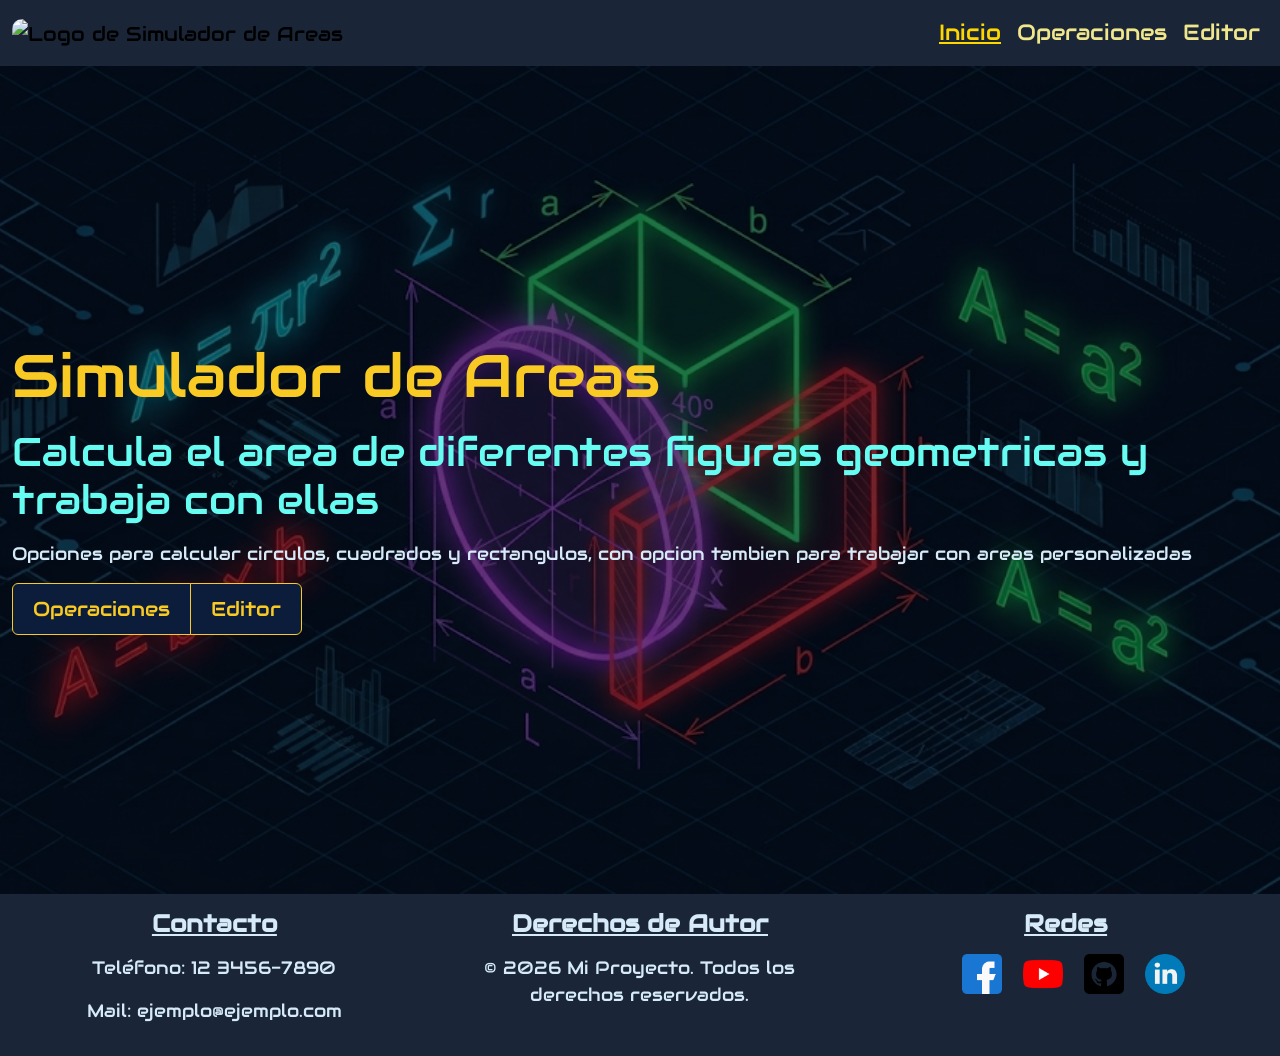
==== index.html @ 00980a9b "funcionalidad(html): creacion de la pagina web sin logica del js" ====
<!doctype html>
<html lang="en">
    <head>
        <meta charset="UTF-8" />
        <meta name="viewport" content="width=device-width, initial-scale=1.0" />

        <!-- BOOTSTRAP CSS -->
        <link
            href="https://cdn.jsdelivr.net/npm/bootstrap@5.3.8/dist/css/bootstrap.min.css"
            rel="stylesheet"
            integrity="sha384-sRIl4kxILFvY47J16cr9ZwB07vP4J8+LH7qKQnuqkuIAvNWLzeN8tE5YBujZqJLB"
            crossorigin="anonymous"
        />

        <!-- CSS -->
        <link rel="stylesheet" href="./styles/style.css" />
    </head>
    <body>
        <!-- header: Encabezado -->
        <header>
            <nav class="navbar navbar-expand-lg bg-oscuro">
                <div class="container-fluid">
                    <a class="navbar-brand" href="#">
                        <!-- Logo de Simulador de Areas -->
                        <img
                            src="https://via.placeholder.com/50x50"
                            class="img-fluid logo-nav"
                            alt="Logo de Simulador de Areas"
                        />
                    </a>
                    <button
                        class="navbar-toggler menu-button-text"
                        type="button"
                        data-bs-toggle="collapse"
                        data-bs-target="#navbarNav"
                        aria-controls="navbarNav"
                        aria-expanded="false"
                        aria-label="Toggle navigation"
                    >
                        <span>Menu</span>
                    </button>
                    <div class="collapse navbar-collapse" id="navbarNav">
                        <ul class="navbar-nav ms-auto">
                            <li class="nav-item">
                                <a class="nav-link pagina-actual" aria-current="page" href="#">Inicio</a>
                            </li>
                            <li class="nav-item">
                                <a class="nav-link" href="./pages/operaciones.html">Operaciones</a>
                            </li>
                            <li class="nav-item">
                                <a class="nav-link" href="./pages/editor.html">Editor</a>
                            </li>
                        </ul>
                    </div>
                </div>
            </nav>
        </header>

        <!-- main: Contenido principal -->
        <main>
            <!-- Portada -->
            <picture class="imagen-portada estilo-portada">
                <div class="container-xxl">
                    <h1>Simulador de Areas</h1>
                    <h2>Calcula el area de diferentes figuras geometricas y trabaja con ellas</h2>
                    <p>
                        Opciones para calcular circulos, cuadrados y rectangulos, con opcion tambien para trabajar con
                        areas personalizadas
                    </p>
                    <div class="btn-group">
                        <a class="btn boton-personal" href="./pages/operaciones.html">Operaciones</a>
                        <a class="btn boton-personal" href="./pages/editor.html">Editor</a>
                    </div>
                </div>
            </picture>
        </main>

        <!-- footer: Pie de pagina -->
        <footer>
            <div class="bg-oscuro estilo-footer">
                <div>
                    <h4>Contacto</h4>
                    <p>Teléfono: 12 3456-7890</p>
                    <p>Mail: ejemplo@ejemplo.com</p>
                </div>

                <div>
                    <h4>Derechos de Autor</h4>
                    <p>© 2026 Mi Proyecto. Todos los derechos reservados.</p>
                </div>

                <div>
                    <h4>Redes</h4>
                    <ul class="lista-iconos-simples">
                        <li>
                            <a href="https://www.facebook.com/">
                                <img
                                    src="./assets/img/logo-facebook.png"
                                    alt="Enlace a la página de Facebook de Zona de Conquista"
                                />
                            </a>
                        </li>
                        <li>
                            <a href="https://www.youtube.com/">
                                <img
                                    src="./assets/img/logo-youtube.png"
                                    alt="Enlace al canal de YouTube de Zona de Conquista"
                                />
                            </a>
                        </li>
                        <li>
                            <a href="https://www.github.com/">
                                <img
                                    src="./assets/img/logo-github.png"
                                    alt="Enlace al repositorio o perfil de GitHub del proyecto Zona de Conquista"
                                />
                            </a>
                        </li>
                        <li>
                            <a href="https://www.linkedin.com/">
                                <img
                                    src="./assets/img/logo-linkedin.png"
                                    alt="Enlace al perfil de LinkedIn del proyecto o desarrollador"
                                />
                            </a>
                        </li>
                    </ul>
                </div>
            </div>
        </footer>

        <!-- BOOTSTRAP JS -->
        <script
            src="https://cdn.jsdelivr.net/npm/bootstrap@5.3.8/dist/js/bootstrap.bundle.min.js"
            integrity="sha384-FKyoEForCGlyvwx9Hj09JcYn3nv7wiPVlz7YYwJrWVcXK/BmnVDxM+D2scQbITxI"
            crossorigin="anonymous"
        ></script>
    </body>
</html>
---- styles/style.css ----
/* Fuente Audiowide */
@import url("https://fonts.googleapis.com/css2?family=Audiowide&family=Nunito:ital,wght@0,200..1000;1,200..1000&display=swap");
* {
    margin: 0;
    padding: 0;
    box-sizing: border-box;
}

/* font-family: "Audiowide", sans-serif; */
body {
    font-family: "Audiowide", sans-serif;
    background-color: #061121;
}

h1 {
    font-size: 3.75rem;
    color: #f9ca24;
    margin-top: 3rem;
    margin-bottom: 3rem;
}
@media (max-width: 992px) {
    h1 {
        font-size: 2.5rem;
        margin-top: 1.5rem;
        margin-bottom: 1.5rem;
    }
}

h2 {
    font-size: 2.5rem;
    color: #66fcf1;
    text-align: center;
    margin-top: 3rem;
    margin-bottom: 3rem;
    padding-top: 3rem;
}
@media (max-width: 992px) {
    h2 {
        font-size: 1.875rem;
        padding-top: 1rem;
        margin-top: 1.5rem;
        margin-bottom: 1.5rem;
    }
}

h3 {
    font-size: 2.5rem;
    color: #7cff44;
}
@media (max-width: 992px) {
    h3 {
        font-size: 1.5rem;
    }
}

h4 {
    font-size: 1.5rem;
    color: #d6eaf8;
    font-weight: bold;
    text-decoration: underline;
    margin-bottom: 1rem;
}
@media (max-width: 992px) {
    h4 {
        font-size: 1.25rem;
    }
}

h5 {
    font-size: 2.5rem;
    color: #ffffff;
    background-color: #1c3b4a;
    padding: 1rem;
    margin: 0;
    border-top-left-radius: 0.25rem;
    border-top-right-radius: 0.25rem;
}

p,
a,
li {
    font-size: 1.125rem;
}

p {
    color: #d6eaf8;
}

/* a {
    color: $color-verde-enlace;
} */
li {
    color: #d6eaf8;
}

table {
    color: #d6eaf8;
}

th {
    /* background-color: $color-verde-enlace; */
    color: #0b1d3a;
}

label {
    color: #a7bcf7;
    font-weight: bold;
}

section {
    border-radius: 0.5rem;
    margin-top: 3rem;
    margin-bottom: 3rem;
    padding-left: 0;
    padding-right: 0;
}
@media (max-width: 992px) {
    section {
        margin-top: 1.5rem;
        margin-bottom: 1.5rem;
    }
}
@media (max-width: 1400px) {
    section {
        border-radius: 0;
    }
}

.estilo-footer {
    padding: 1rem 2rem;
    display: flex;
    flex-wrap: wrap;
    justify-content: space-between;
}
.estilo-footer > div {
    width: 30%;
    text-align: center;
}
.estilo-footer > div h4 {
    margin-bottom: 1rem;
}
@media (max-width: 992px) {
    .estilo-footer > div {
        width: 100%;
    }
}
@media (max-width: 992px) {
    .estilo-footer {
        padding: 1rem;
    }
}

.lista-iconos-simples img {
    width: 40px;
    height: 40px;
}
.lista-iconos-simples li {
    display: inline-block;
    margin-right: 1rem;
}

footer ul img {
    width: 30px;
    height: 30px;
}

nav ul {
    list-style: none;
}
nav ul li a {
    text-decoration: none;
}

.logo-nav {
    height: 50px;
    width: auto;
    border-radius: 0.625rem;
}

.navbar-nav .nav-link {
    font-size: 1.4rem;
    color: #f0e68c;
}
.navbar-nav .pagina-actual {
    color: #ffd700;
    text-decoration: underline;
}

.menu-button-text {
    color: #66fcf1;
    font-size: 1.6rem;
    border: 2px solid #66fcf1;
}

.imagen-portada {
    background-image: url("../assets/img/inicio-portada.png");
    background-color: hsla(0, 0%, 0%, 0.50);
    background-blend-mode: darken;
}

.estilo-portada {
    height: 92vh;
    min-height: 500px;
    background-size: cover;
    display: flex;
    justify-content: center;
    align-items: flex-start;
    flex-direction: column;
    background-position: top;
    background-repeat: no-repeat;
}
.estilo-portada h1,
.estilo-portada h2 {
    margin: 1rem 0;
    padding: 0;
}
.estilo-portada h2 {
    text-align: left;
}

.boton-personal {
    font-size: 1.25rem;
    padding: 0.625rem 1.25rem;
    background-color: #0b1d3a;
    border-color: #f9ca24;
    color: #f9ca24;
}
.boton-personal:hover {
    background-color: #0b1d3a;
    border-color: #7cff44;
    color: #7cff44;
    text-decoration: underline;
}
@media (max-width: 992px) {
    .boton-personal {
        font-size: 1rem;
        padding: 0.5rem;
    }
}

.boton-personal-rojo {
    font-size: 1.25rem;
    padding: 0.625rem 1.25rem;
    background-color: #0b1d3a;
    border-color: #f9ca24;
    color: #f9ca24;
}
.boton-personal-rojo:hover {
    background-color: #0b1d3a;
    border-color: #ff5252;
    color: #ff5252;
    text-decoration: underline;
}
@media (max-width: 992px) {
    .boton-personal-rojo {
        font-size: 1rem;
        padding: 0.5rem;
    }
}

.descripcion-juego article {
    align-items: center;
    padding: 1rem 0rem;
    margin: 1rem 0rem;
}
.descripcion-juego article div {
    padding: 0rem 3rem 3rem 3rem;
}
@media (max-width: 992px) {
    .descripcion-juego article div {
        padding: 0;
        margin: 1rem 0rem;
    }
}
.descripcion-juego article img {
    border-radius: 0.5rem;
}

@media (min-width: 992px) {
    .descripcion-juego article > div:nth-of-type(1) {
        order: 1;
    }
    .descripcion-juego article > div:nth-of-type(2) {
        order: 0;
    }
    .descripcion-juego article > div:nth-of-type(3) {
        order: 2;
    }
    .descripcion-juego article > div:nth-of-type(4) {
        order: 3;
    }
    .descripcion-juego article > div:nth-of-type(5) {
        order: 5;
    }
    .descripcion-juego article > div:nth-of-type(6) {
        order: 4;
    }
}
.imagen-novedades {
    background-image: url("../assets/img/noticias-novedades.png");
}

.imagen-correcciones {
    background-image: url("../assets/img/noticias-correcciones-de-bug.png");
}

.cuerpo-noticia {
    display: flex;
    justify-content: space-between;
    flex-direction: column;
}

.card-cabecera {
    display: flex;
    justify-content: space-between;
    flex-direction: row;
}

.imagen-thalor {
    background-image: url("../assets/img/personaje-thalor.png");
}

.imagen-lunara {
    background-image: url("../assets/img/personaje-lunara.png");
}

.imagen-kael {
    background-image: url("../assets/img/personaje-kael.png");
}

.imagen-volthok {
    background-image: url("../assets/img/personaje-volthok.png");
}

.imagen-lunasa {
    background-image: url("../assets/img/personaje-lunasa.png");
}

.imagen-iron {
    background-image: url("../assets/img/personaje-iron.png");
}

.estilo-gameplay {
    padding-bottom: 1rem;
}
@media (max-width: 992px) {
    .estilo-gameplay {
        padding-left: 0;
        padding-right: 0;
        padding-bottom: 0.5rem;
    }
}

.estilo-tabla {
    border-color: #445e7c;
}
.estilo-tabla thead th {
    background-color: #0b1d3a;
    color: #f9ca24;
}
.estilo-tabla tbody td {
    background-color: #22303f;
    color: #d6eaf8;
}
@media (max-width: 992px) {
    .estilo-tabla {
        padding-left: 0;
        padding-right: 0;
    }
}

.estilo-modos-img {
    padding: 0.5rem;
    border-radius: 1rem;
}
@media (max-width: 992px) {
    .estilo-modos-img {
        padding: 0;
        border-radius: 0.25rem;
    }
}

.form-registro {
    padding: 1.5rem;
}

.form-registro > div > div {
    margin-bottom: 1rem;
}

.form-registro > div > div:last-of-type {
    text-align: right;
}

.img-filtro-oscuro {
    filter: brightness(80%);
}

.bg-oscuro {
    background-color: #1a2638;
}

.celda-grilla {
    margin: 1rem 0;
}
.celda-grilla article {
    height: 100%;
}

@media (max-width: 992px) {
    .celda-grilla {
        margin: 0.25rem 0;
        padding: 0;
    }
}
.estilo-imagen figure {
    height: 100%;
    background-size: cover;
    background-position: center 20%;
    background-repeat: no-repeat;
    border-radius: 0.5rem;
}

.estilo-imagen {
    padding: 8px;
    min-height: 250px;
}

@media (max-width: 768px) {
    .estilo-imagen figure {
        min-height: 60vh;
        border-radius: 0;
    }
    .estilo-imagen {
        padding: 0;
    }
}
.celda-img {
    padding: 0.5rem;
}

@media (max-width: 992px) {
    .celda-img {
        padding: 0.25rem;
    }
}
/* 
sass --watch scss/main.scss styles/style.css 
*/

/*# sourceMappingURL=style.css.map */
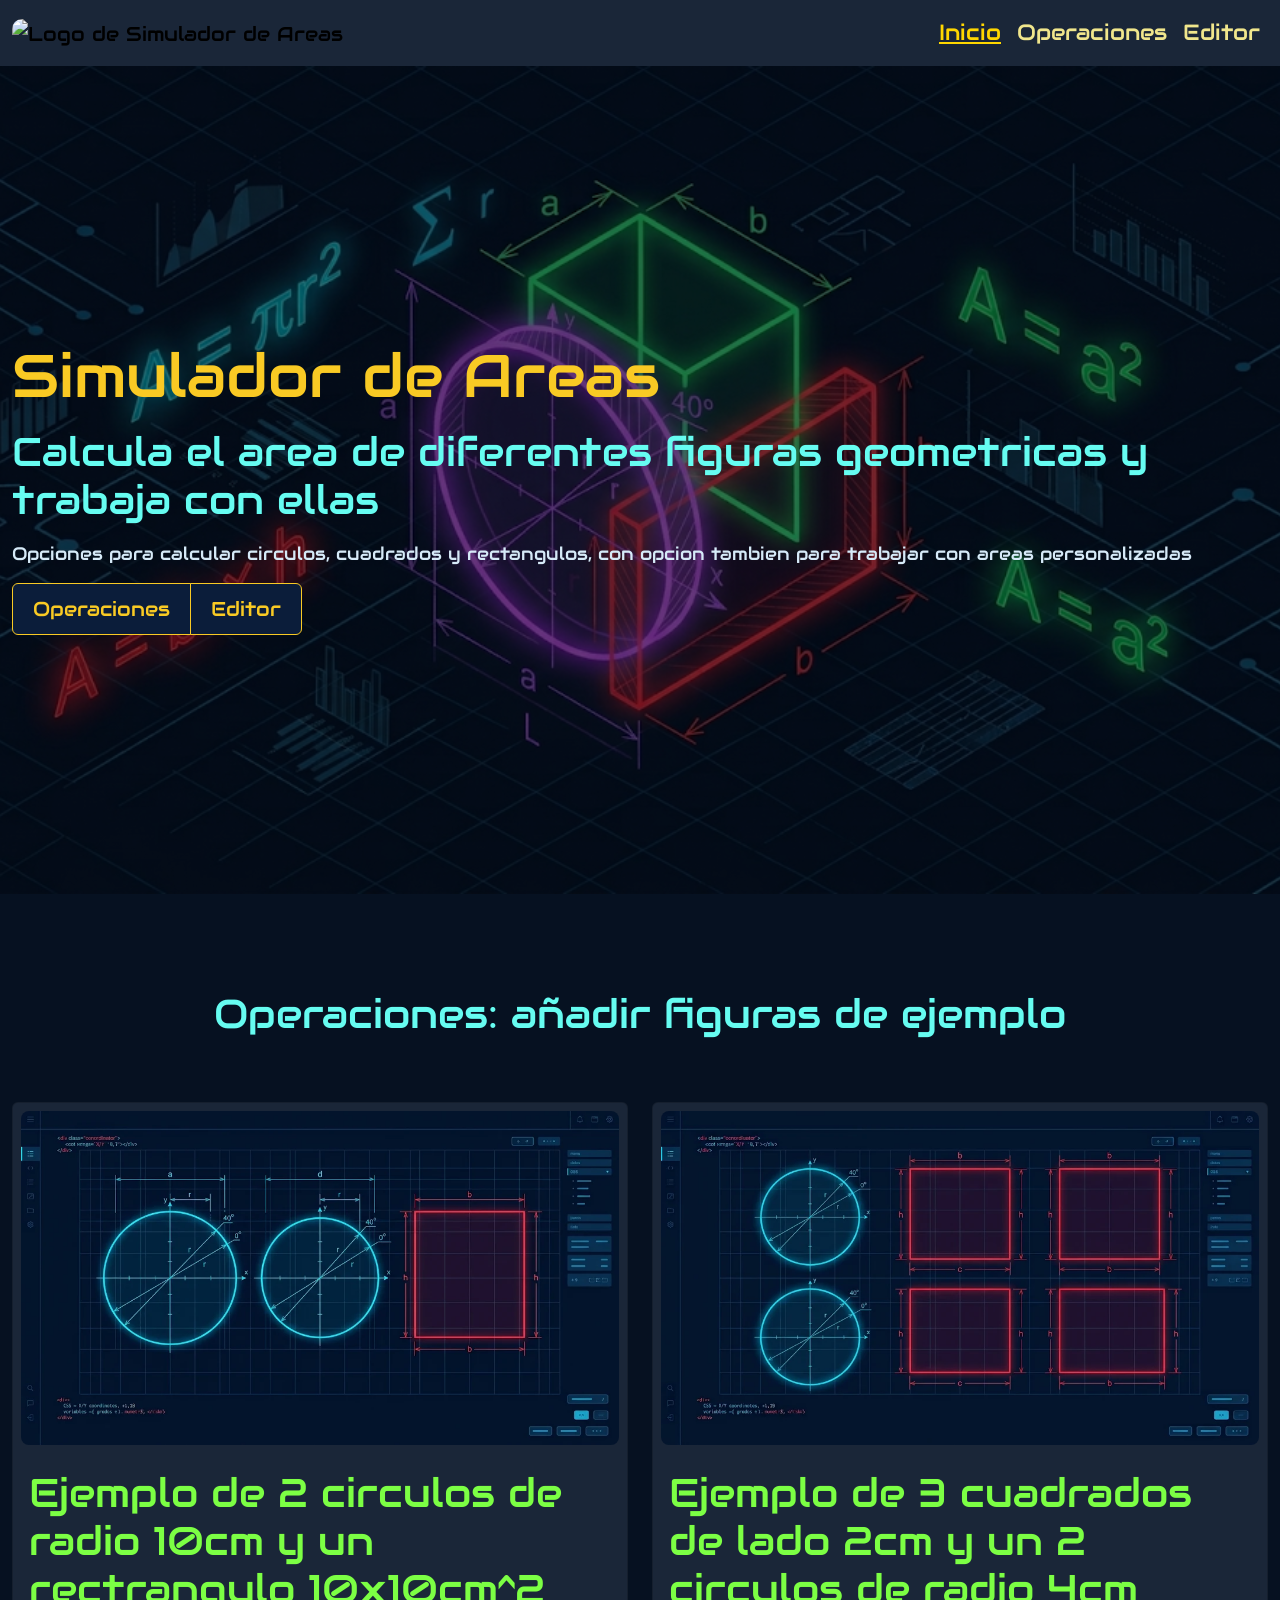
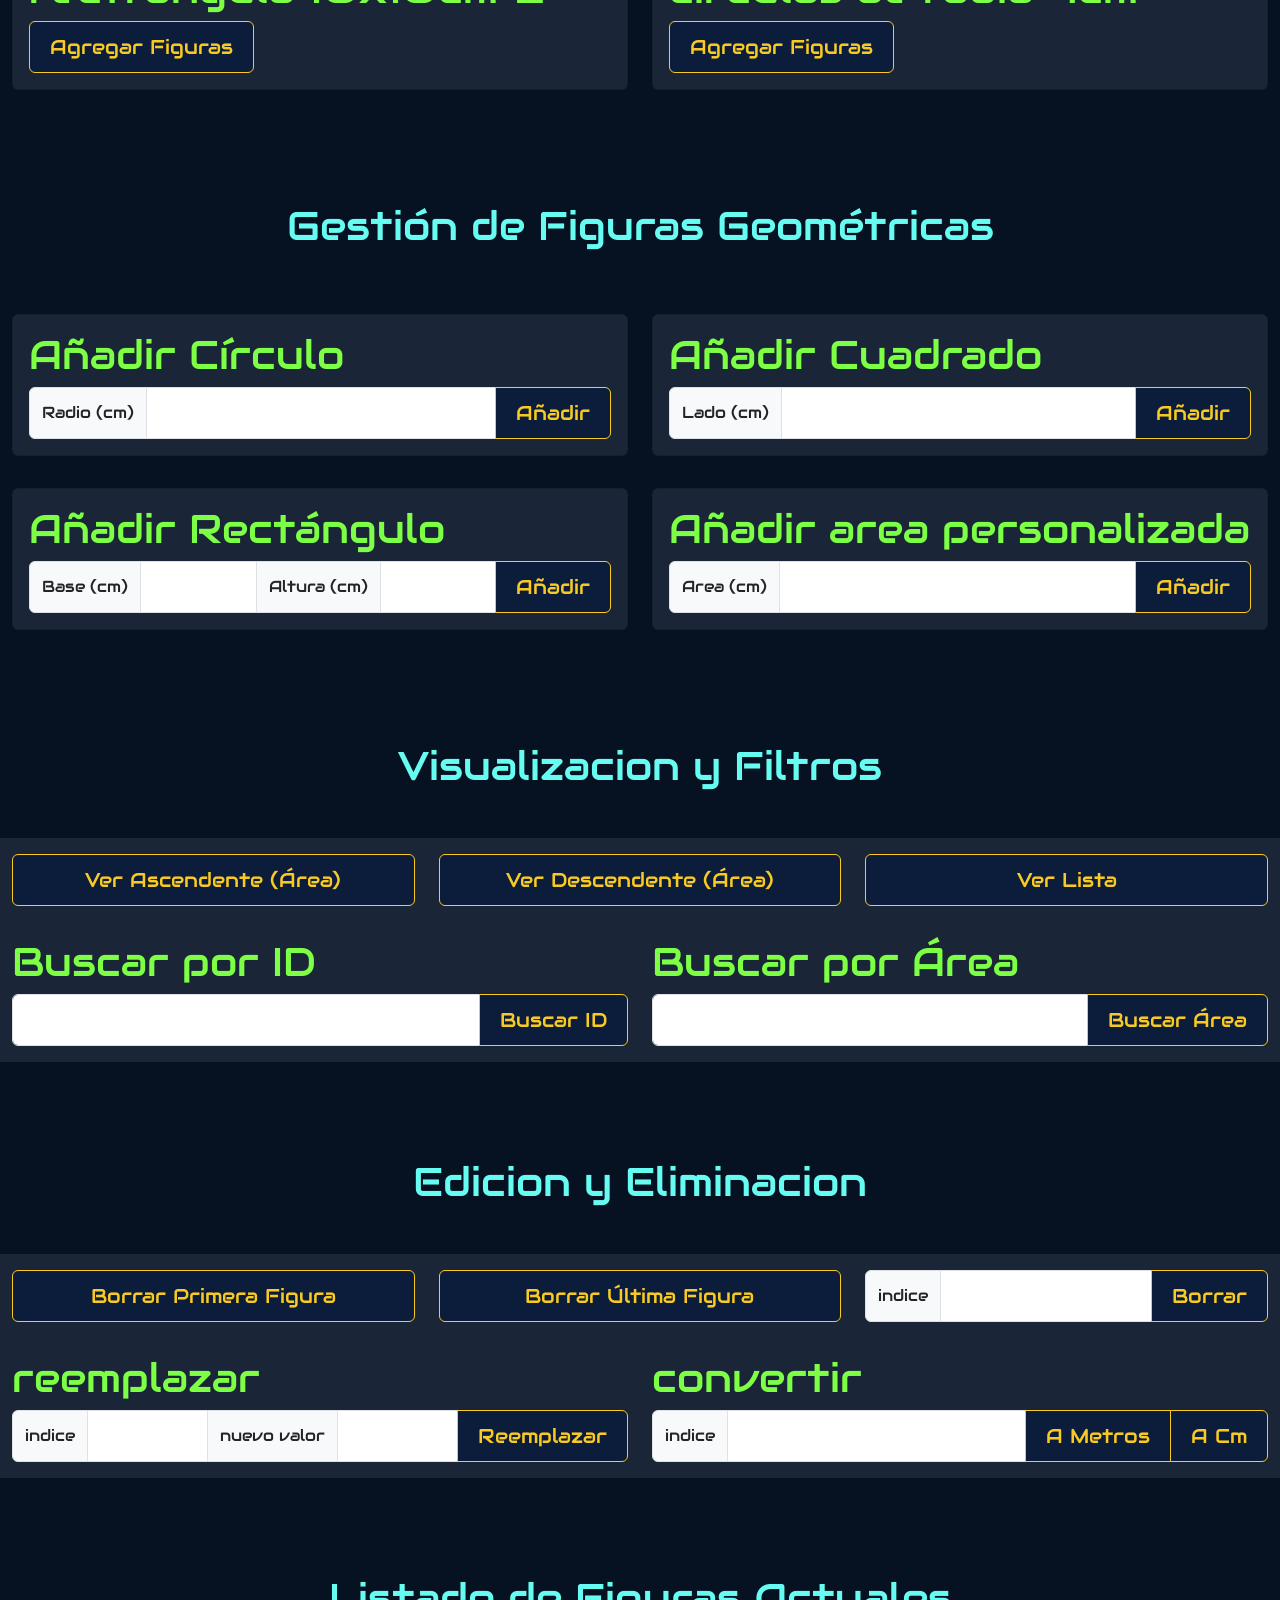
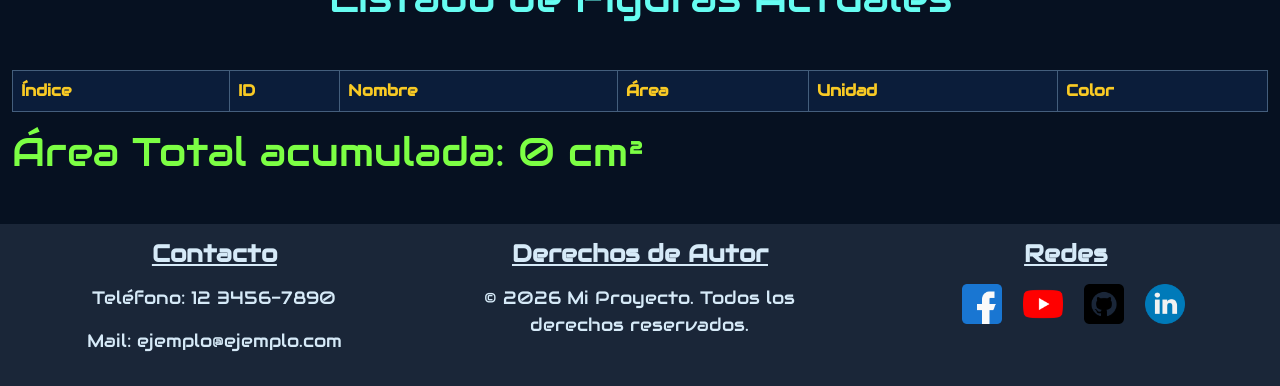
==== commit 03263075: "modificacion(html): se movio todo al index.html y se agrego funciones para agregar figuras pre-carga" ====
--- a/index.html
+++ b/index.html
@@ -14,6 +14,9 @@
 
         <!-- CSS -->
         <link rel="stylesheet" href="./styles/style.css" />
+
+        <!-- JS -->
+        <script src="./js/main.js" defer></script>
     </head>
     <body>
         <!-- header: Encabezado -->
@@ -73,6 +76,241 @@
                     </div>
                 </div>
             </picture>
+
+            <!-- lista de ids:
+            *- btn-agregar-figura-1
+            *- btn-agregar-figura-2
+
+            - input-radio-circulo
+            - btn-agregar-circulo
+
+            - input-lado-cuadrado
+            - btn-agregar-cuadrado
+
+            - input-altura-rectangulo
+            - input-base-rectangulo
+            - btn-agregar-rectangulo
+
+            - input-area-personalizada
+            - btn-area-personalizada
+         -->
+            <section class="container-xxl">
+                <h2>Operaciones: añadir figuras de ejemplo</h2>
+                <div class="row">
+                    <div class="col-xl-6 celda-grilla">
+                        <article class="card bg-oscuro">
+                            <img src="./assets/img/ejemplo-2-circulos-1-rectangulo.png" class="estilo-modos-img" />
+                            <div class="card-body">
+                                <h3>Ejemplo de 2 circulos de radio 10cm y un rectrangulo 10x10cm^2</h3>
+                                <button class="btn boton-personal" id="btn-agregar-figura-1">Agregar Figuras</button>
+                            </div>
+                        </article>
+                    </div>
+                    <div class="col-xl-6 celda-grilla">
+                        <article class="card bg-oscuro">
+                            <img src="./assets/img/ejemplo-4-cuadrados-2-circulos.png" class="estilo-modos-img" />
+                            <div class="card-body">
+                                <h3>Ejemplo de 3 cuadrados de lado 2cm y un 2 circulos de radio 4cm</h3>
+                                <button class="btn boton-personal" id="btn-agregar-figura-2">Agregar Figuras</button>
+                            </div>
+                        </article>
+                    </div>
+                </div>
+            </section>
+            <section class="container-xxl">
+                <h2>Gestión de Figuras Geométricas</h2>
+                <div class="row">
+                    <div class="col-xl-6 celda-grilla">
+                        <article class="card bg-oscuro">
+                            <div class="card-body">
+                                <h3>Añadir Círculo</h3>
+                                <div class="input-group">
+                                    <span class="input-group-text">Radio (cm)</span>
+                                    <input type="number" class="form-control" id="input-radio-circulo" />
+                                    <button class="btn boton-personal" type="button" id="btn-agregar-circulo">
+                                        Añadir
+                                    </button>
+                                </div>
+                            </div>
+                        </article>
+                    </div>
+                    <div class="col-xl-6 celda-grilla">
+                        <article class="card bg-oscuro">
+                            <div class="card-body">
+                                <h3>Añadir Cuadrado</h3>
+                                <div class="input-group">
+                                    <span class="input-group-text">Lado (cm)</span>
+                                    <input type="number" class="form-control" id="input-lado-cuadrado" />
+                                    <button class="btn boton-personal" type="button" id="btn-agregar-cuadrado">
+                                        Añadir
+                                    </button>
+                                </div>
+                            </div>
+                        </article>
+                    </div>
+                    <div class="col-xl-6 celda-grilla">
+                        <article class="card bg-oscuro">
+                            <div class="card-body">
+                                <h3>Añadir Rectángulo</h3>
+                                <div class="input-group">
+                                    <span class="input-group-text">Base (cm)</span>
+                                    <input type="number" class="form-control" id="input-base-rectangulo" />
+                                    <span class="input-group-text">Altura (cm)</span>
+                                    <input type="number" class="form-control" id="input-altura-rectangulo" />
+                                    <button class="btn boton-personal" type="button" id="btn-agregar-rectangulo">
+                                        Añadir
+                                    </button>
+                                </div>
+                            </div>
+                        </article>
+                    </div>
+                    <div class="col-xl-6 celda-grilla">
+                        <article class="card bg-oscuro">
+                            <div class="card-body">
+                                <h3>Añadir area personalizada</h3>
+                                <div class="input-group">
+                                    <span class="input-group-text">Area (cm)</span>
+                                    <input type="number" class="form-control" id="input-area-personalizada" />
+                                    <button class="btn boton-personal" type="button" id="btn-area-personalizada">
+                                        Añadir
+                                    </button>
+                                </div>
+                            </div>
+                        </article>
+                    </div>
+                </div>
+            </section>
+
+            <!-- lista de ids:
+            - cuerpo-tabla-figuras
+            - span-area-total
+
+            - btn-ordenar-asc
+            - btn-ordenar-desc
+            - btn-mostrar-lista
+
+            - input-buscar-id
+            - btn-buscar-id
+
+            - input-buscar-area
+            - btn-buscar-area
+
+            - btn-borrar-primera
+            - btn-borrar-ultima
+
+            - input-indice-borrar
+            - btn-borrar-indice
+
+            - input-indice-reemplazar
+            - input-nuevo-valor-area
+            - btn-reemplazar
+
+            - input-indice-convertir
+            - btn-a-metros
+            - btn-a-cm
+            -->
+
+            <h2>Visualizacion y Filtros</h2>
+            <section class="container-xxl bg-oscuro">
+                <div class="row">
+                    <div class="col-xl-4 celda-grilla">
+                        <button class="btn boton-personal w-100" id="btn-ordenar-asc">Ver Ascendente (Área)</button>
+                    </div>
+                    <div class="col-xl-4 celda-grilla">
+                        <button class="btn boton-personal w-100" id="btn-ordenar-desc">Ver Descendente (Área)</button>
+                    </div>
+                    <div class="col-xl-4 celda-grilla">
+                        <button class="btn boton-personal w-100" id="btn-mostrar-lista">Ver Lista</button>
+                    </div>
+                </div>
+                <div class="row">
+                    <div class="col-xl-6 celda-grilla">
+                        <h3>Buscar por ID</h3>
+                        <div class="input-group">
+                            <input type="number" class="form-control" id="input-buscar-id" />
+                            <button class="btn boton-personal" id="btn-buscar-id">Buscar ID</button>
+                        </div>
+                    </div>
+                    <div class="col-xl-6 celda-grilla">
+                        <h3>Buscar por Área</h3>
+                        <div class="input-group">
+                            <input type="number" class="form-control" id="input-buscar-area" />
+                            <button class="btn boton-personal" id="btn-buscar-area">Buscar Área</button>
+                        </div>
+                    </div>
+                </div>
+            </section>
+
+            <h2>Edicion y Eliminacion</h2>
+            <section class="container-xxl bg-oscuro">
+                <div class="row">
+                    <div class="col-xl-4 celda-grilla">
+                        <button class="btn boton-personal-rojo w-100" id="btn-borrar-primera">
+                            Borrar Primera Figura
+                        </button>
+                    </div>
+                    <div class="col-xl-4 celda-grilla">
+                        <button class="btn boton-personal-rojo w-100" id="btn-borrar-ultima">
+                            Borrar Última Figura
+                        </button>
+                    </div>
+                    <div class="col-xl-4 celda-grilla">
+                        <div class="input-group">
+                            <span class="input-group-text">indice</span>
+                            <input type="number" class="form-control" id="input-indice-borrar" />
+                            <button class="btn boton-personal-rojo" id="btn-borrar-indice">Borrar</button>
+                        </div>
+                    </div>
+
+                    <div class="col-xl-6 celda-grilla">
+                        <h3>reemplazar</h3>
+                        <div class="input-group">
+                            <span class="input-group-text">indice</span>
+                            <input type="number" class="form-control" id="input-indice-reemplazar" />
+                            <span class="input-group-text">nuevo valor</span>
+                            <input type="number" class="form-control" id="input-nuevo-valor-area" />
+                            <button class="btn boton-personal" id="btn-reemplazar">Reemplazar</button>
+                        </div>
+                    </div>
+                    <div class="col-xl-6 celda-grilla">
+                        <h3>convertir</h3>
+                        <div class="input-group">
+                            <span class="input-group-text">indice</span>
+                            <input type="number" class="form-control" id="input-indice-convertir" />
+                            <button class="btn boton-personal w" id="btn-a-metros">A Metros</button>
+                            <button class="btn boton-personal" id="btn-a-cm">A Cm</button>
+                        </div>
+                    </div>
+                </div>
+            </section>
+
+            <h2>Listado de Figuras Actuales</h2>
+            <section class="container-xxl">
+                <div class="table-responsive">
+                    <table class="table table-bordered table-striped table-hover estilo-tabla">
+                        <thead>
+                            <tr>
+                                <th>Índice</th>
+                                <th>ID</th>
+                                <th>Nombre</th>
+                                <th>Área</th>
+                                <th>Unidad</th>
+                                <th>Color</th>
+                            </tr>
+                        </thead>
+                        <tbody id="cuerpo-tabla-figuras">
+                           
+                        </tbody>
+                    </table>
+                </div>
+                <div>
+                    <h3>
+                        Área Total acumulada:
+                        <span id="span-area-total">0</span>
+                        cm²
+                    </h3>
+                </div>
+            </section>
         </main>
 
         <!-- footer: Pie de pagina -->
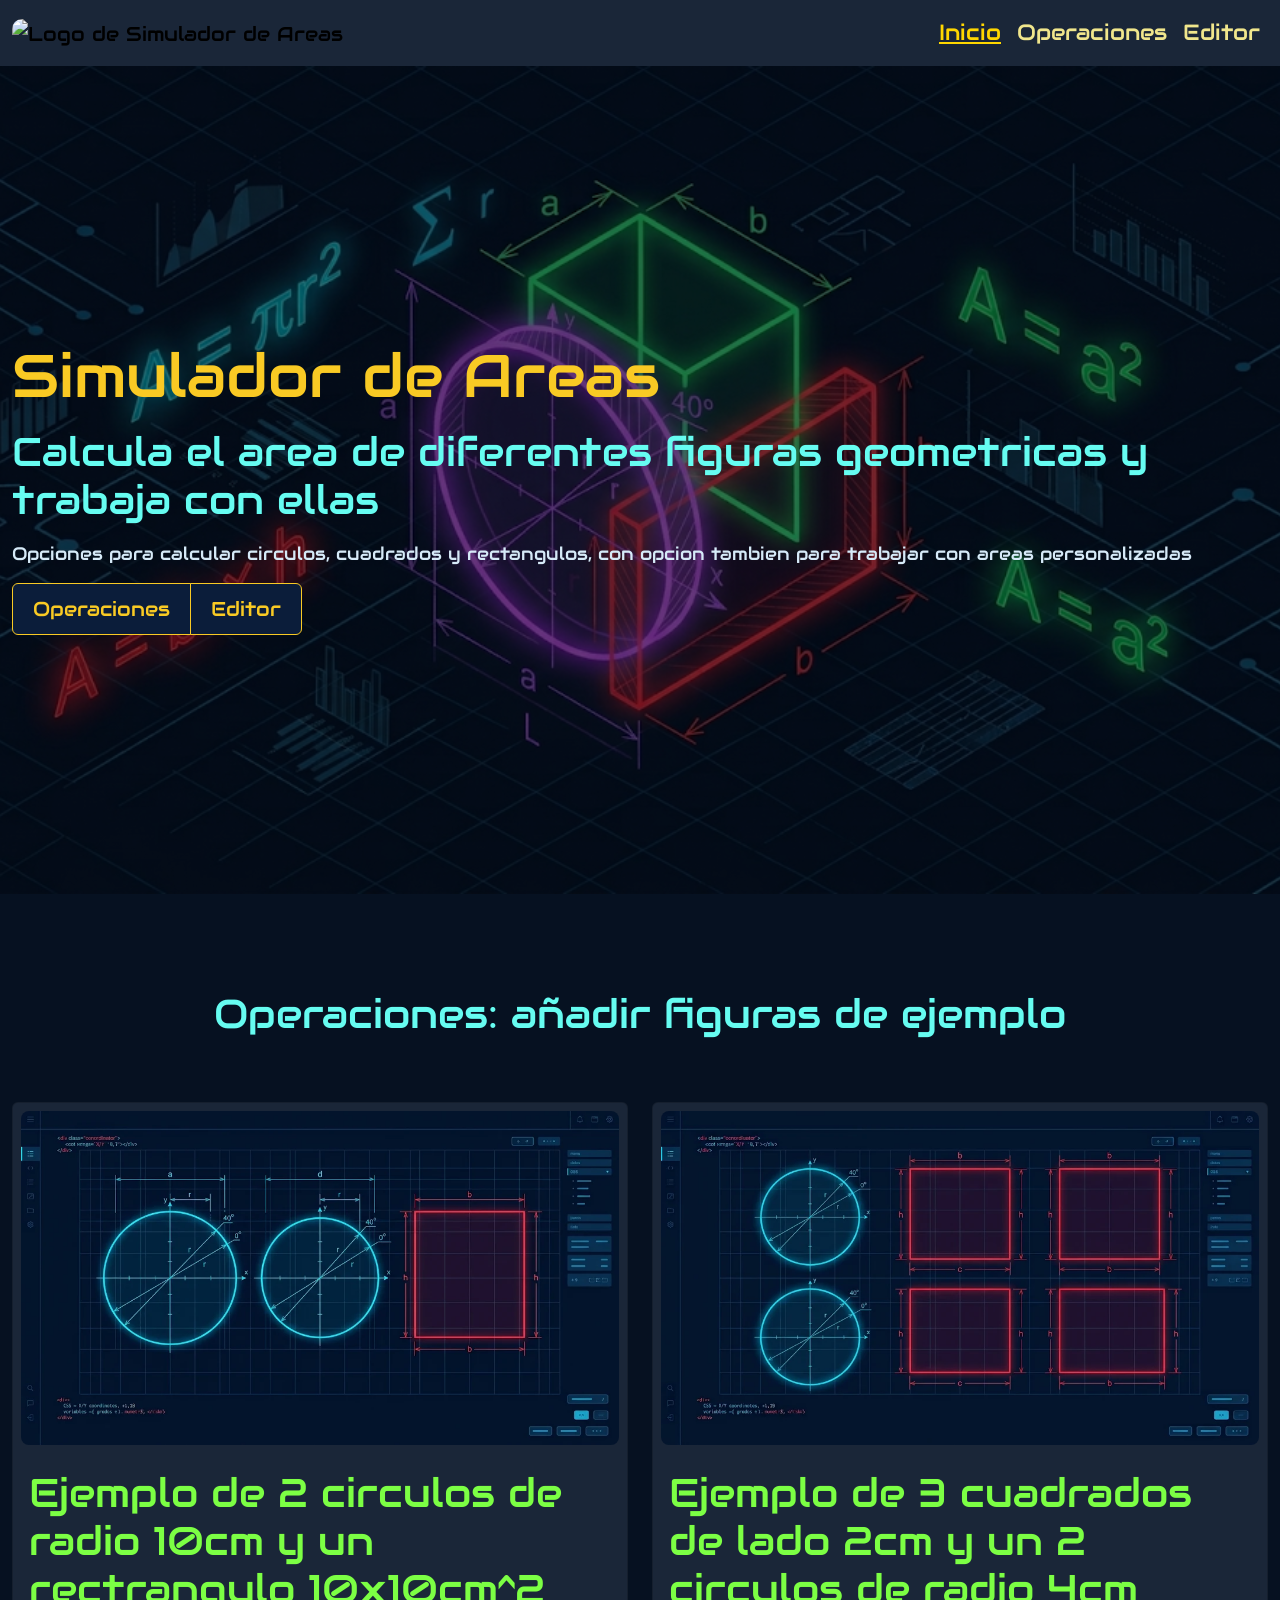
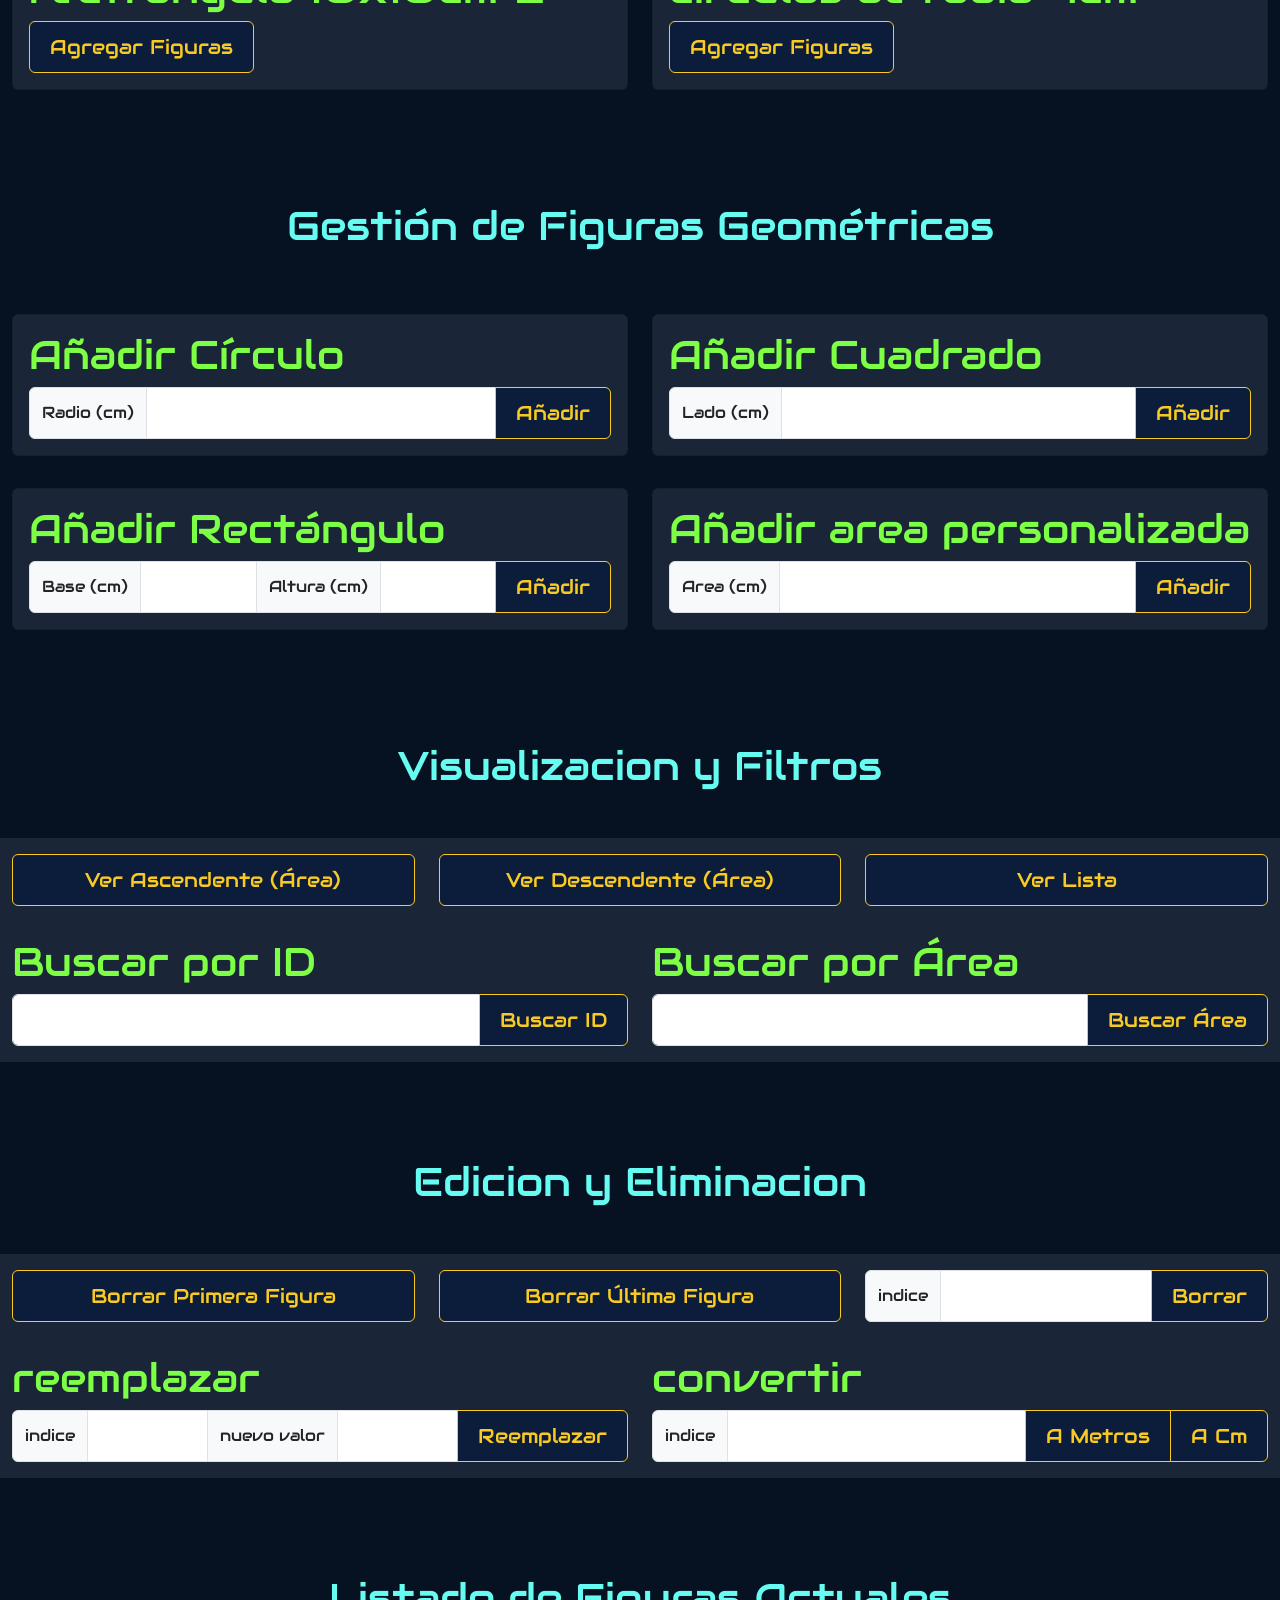
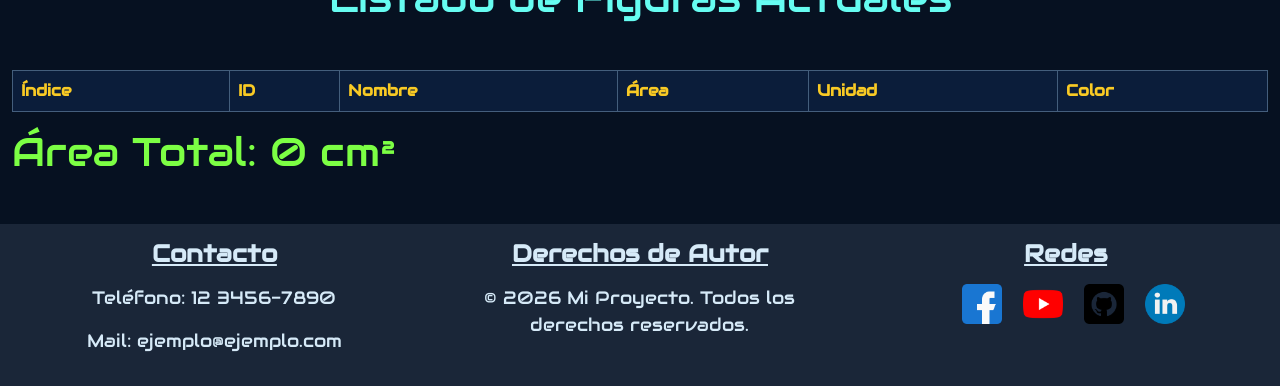
==== commit c772f856: "funcionalidad(html): funcionalidad para los botones añadir figura donde al presionarlos actualizan a" ====
--- a/index.html
+++ b/index.html
@@ -77,23 +77,51 @@
                 </div>
             </picture>
 
-            <!-- lista de ids:
-            *- btn-agregar-figura-1
-            *- btn-agregar-figura-2
-
-            - input-radio-circulo
-            - btn-agregar-circulo
-
-            - input-lado-cuadrado
-            - btn-agregar-cuadrado
-
-            - input-altura-rectangulo
-            - input-base-rectangulo
-            - btn-agregar-rectangulo
-
-            - input-area-personalizada
-            - btn-area-personalizada
-         -->
+            <!-- lista de ids: añadir figuras 
+                s- btn-agregar-figura-1
+                s- btn-agregar-figura-2
+
+                s- input-radio-circulo
+                s- btn-agregar-circulo
+
+               s - input-lado-cuadrado
+                s- btn-agregar-cuadrado
+
+                s- input-altura-rectangulo
+                s- input-base-rectangulo
+                s- btn-agregar-rectangulo
+
+                s- input-area-personalizada
+                s- btn-area-personalizada
+            -->
+            <!-- lista de ids: editar y eliminar figuras
+                - cuerpo-tabla-figuras
+                - span-area-total
+
+                - btn-ordenar-asc
+                - btn-ordenar-desc
+                s- btn-mostrar-lista
+
+                - input-buscar-id
+                - btn-buscar-id
+
+                - input-buscar-area
+                - btn-buscar-area
+
+                - btn-borrar-primera
+                - btn-borrar-ultima
+
+                - input-indice-borrar
+                - btn-borrar-indice
+
+                - input-indice-reemplazar
+                - input-nuevo-valor-area
+                - btn-reemplazar
+
+                - input-indice-convertir
+                - btn-a-metros
+                - btn-a-cm
+            -->
             <section class="container-xxl">
                 <h2>Operaciones: añadir figuras de ejemplo</h2>
                 <div class="row">
@@ -180,35 +208,6 @@
                     </div>
                 </div>
             </section>
-
-            <!-- lista de ids:
-            - cuerpo-tabla-figuras
-            - span-area-total
-
-            - btn-ordenar-asc
-            - btn-ordenar-desc
-            - btn-mostrar-lista
-
-            - input-buscar-id
-            - btn-buscar-id
-
-            - input-buscar-area
-            - btn-buscar-area
-
-            - btn-borrar-primera
-            - btn-borrar-ultima
-
-            - input-indice-borrar
-            - btn-borrar-indice
-
-            - input-indice-reemplazar
-            - input-nuevo-valor-area
-            - btn-reemplazar
-
-            - input-indice-convertir
-            - btn-a-metros
-            - btn-a-cm
-            -->
 
             <h2>Visualizacion y Filtros</h2>
             <section class="container-xxl bg-oscuro">
@@ -298,14 +297,12 @@
                                 <th>Color</th>
                             </tr>
                         </thead>
-                        <tbody id="cuerpo-tabla-figuras">
-                           
-                        </tbody>
+                        <tbody id="cuerpo-tabla-figuras"></tbody>
                     </table>
                 </div>
                 <div>
                     <h3>
-                        Área Total acumulada:
+                        Área Total:
                         <span id="span-area-total">0</span>
                         cm²
                     </h3>
--- a/styles/style.css
+++ b/styles/style.css
@@ -66,16 +66,6 @@
     }
 }
 
-h5 {
-    font-size: 2.5rem;
-    color: #ffffff;
-    background-color: #1c3b4a;
-    padding: 1rem;
-    margin: 0;
-    border-top-left-radius: 0.25rem;
-    border-top-right-radius: 0.25rem;
-}
-
 p,
 a,
 li {
@@ -194,7 +184,7 @@
 
 .imagen-portada {
     background-image: url("../assets/img/inicio-portada.png");
-    background-color: hsla(0, 0%, 0%, 0.50);
+    background-color: hsla(0, 0%, 0%, 0.5);
     background-blend-mode: darken;
 }
 
@@ -238,6 +228,7 @@
     }
 }
 
+
 .boton-personal-rojo {
     font-size: 1.25rem;
     padding: 0.625rem 1.25rem;
@@ -258,99 +249,6 @@
     }
 }
 
-.descripcion-juego article {
-    align-items: center;
-    padding: 1rem 0rem;
-    margin: 1rem 0rem;
-}
-.descripcion-juego article div {
-    padding: 0rem 3rem 3rem 3rem;
-}
-@media (max-width: 992px) {
-    .descripcion-juego article div {
-        padding: 0;
-        margin: 1rem 0rem;
-    }
-}
-.descripcion-juego article img {
-    border-radius: 0.5rem;
-}
-
-@media (min-width: 992px) {
-    .descripcion-juego article > div:nth-of-type(1) {
-        order: 1;
-    }
-    .descripcion-juego article > div:nth-of-type(2) {
-        order: 0;
-    }
-    .descripcion-juego article > div:nth-of-type(3) {
-        order: 2;
-    }
-    .descripcion-juego article > div:nth-of-type(4) {
-        order: 3;
-    }
-    .descripcion-juego article > div:nth-of-type(5) {
-        order: 5;
-    }
-    .descripcion-juego article > div:nth-of-type(6) {
-        order: 4;
-    }
-}
-.imagen-novedades {
-    background-image: url("../assets/img/noticias-novedades.png");
-}
-
-.imagen-correcciones {
-    background-image: url("../assets/img/noticias-correcciones-de-bug.png");
-}
-
-.cuerpo-noticia {
-    display: flex;
-    justify-content: space-between;
-    flex-direction: column;
-}
-
-.card-cabecera {
-    display: flex;
-    justify-content: space-between;
-    flex-direction: row;
-}
-
-.imagen-thalor {
-    background-image: url("../assets/img/personaje-thalor.png");
-}
-
-.imagen-lunara {
-    background-image: url("../assets/img/personaje-lunara.png");
-}
-
-.imagen-kael {
-    background-image: url("../assets/img/personaje-kael.png");
-}
-
-.imagen-volthok {
-    background-image: url("../assets/img/personaje-volthok.png");
-}
-
-.imagen-lunasa {
-    background-image: url("../assets/img/personaje-lunasa.png");
-}
-
-.imagen-iron {
-    background-image: url("../assets/img/personaje-iron.png");
-}
-
-.estilo-gameplay {
-    padding-bottom: 1rem;
-}
-@media (max-width: 992px) {
-    .estilo-gameplay {
-        padding-left: 0;
-        padding-right: 0;
-        padding-bottom: 0.5rem;
-    }
-}
-
 .estilo-tabla {
     border-color: #445e7c;
 }
@@ -380,22 +278,6 @@
     }
 }
 
-.form-registro {
-    padding: 1.5rem;
-}
-
-.form-registro > div > div {
-    margin-bottom: 1rem;
-}
-
-.form-registro > div > div:last-of-type {
-    text-align: right;
-}
-
-.img-filtro-oscuro {
-    filter: brightness(80%);
-}
-
 .bg-oscuro {
     background-color: #1a2638;
 }
@@ -413,39 +295,3 @@
         padding: 0;
     }
 }
-.estilo-imagen figure {
-    height: 100%;
-    background-size: cover;
-    background-position: center 20%;
-    background-repeat: no-repeat;
-    border-radius: 0.5rem;
-}
-
-.estilo-imagen {
-    padding: 8px;
-    min-height: 250px;
-}
-
-@media (max-width: 768px) {
-    .estilo-imagen figure {
-        min-height: 60vh;
-        border-radius: 0;
-    }
-    .estilo-imagen {
-        padding: 0;
-    }
-}
-.celda-img {
-    padding: 0.5rem;
-}
-
-@media (max-width: 992px) {
-    .celda-img {
-        padding: 0.25rem;
-    }
-}
-/* 
-sass --watch scss/main.scss styles/style.css 
-*/
-
-/*# sourceMappingURL=style.css.map */
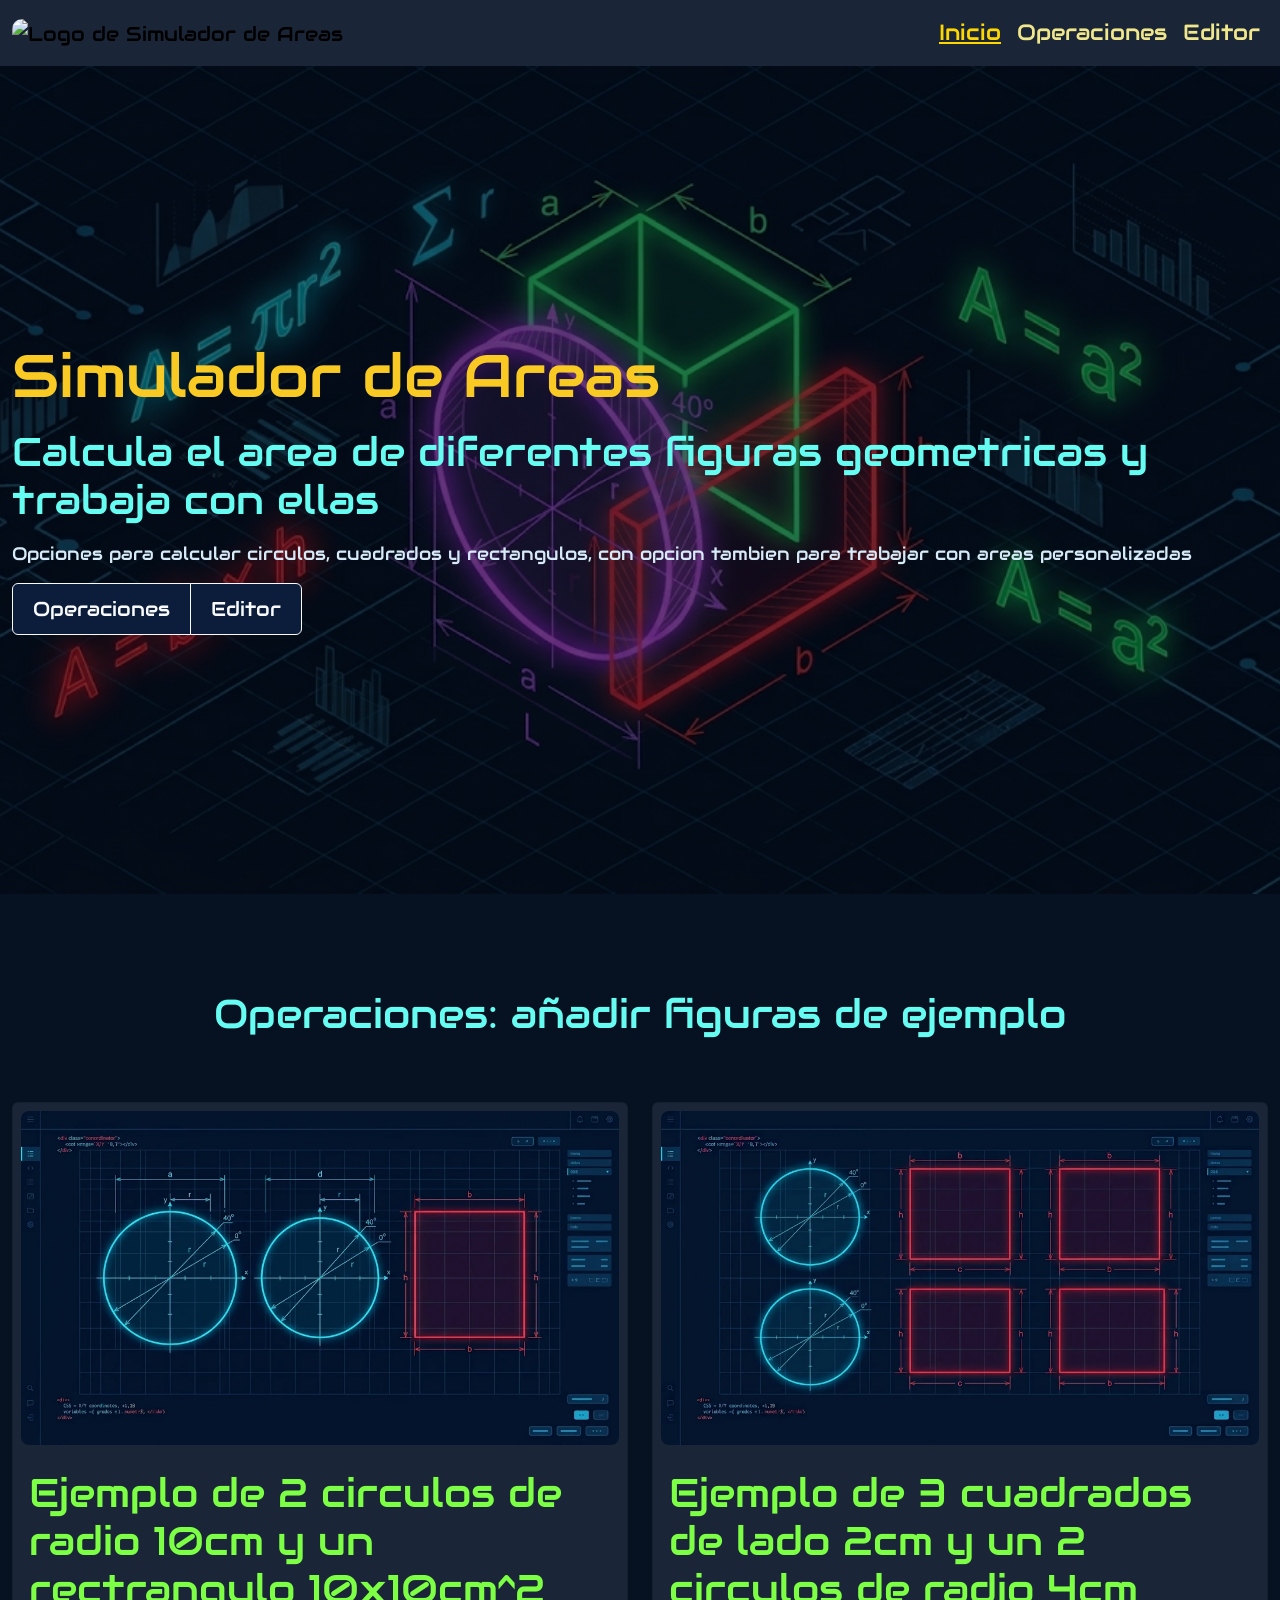
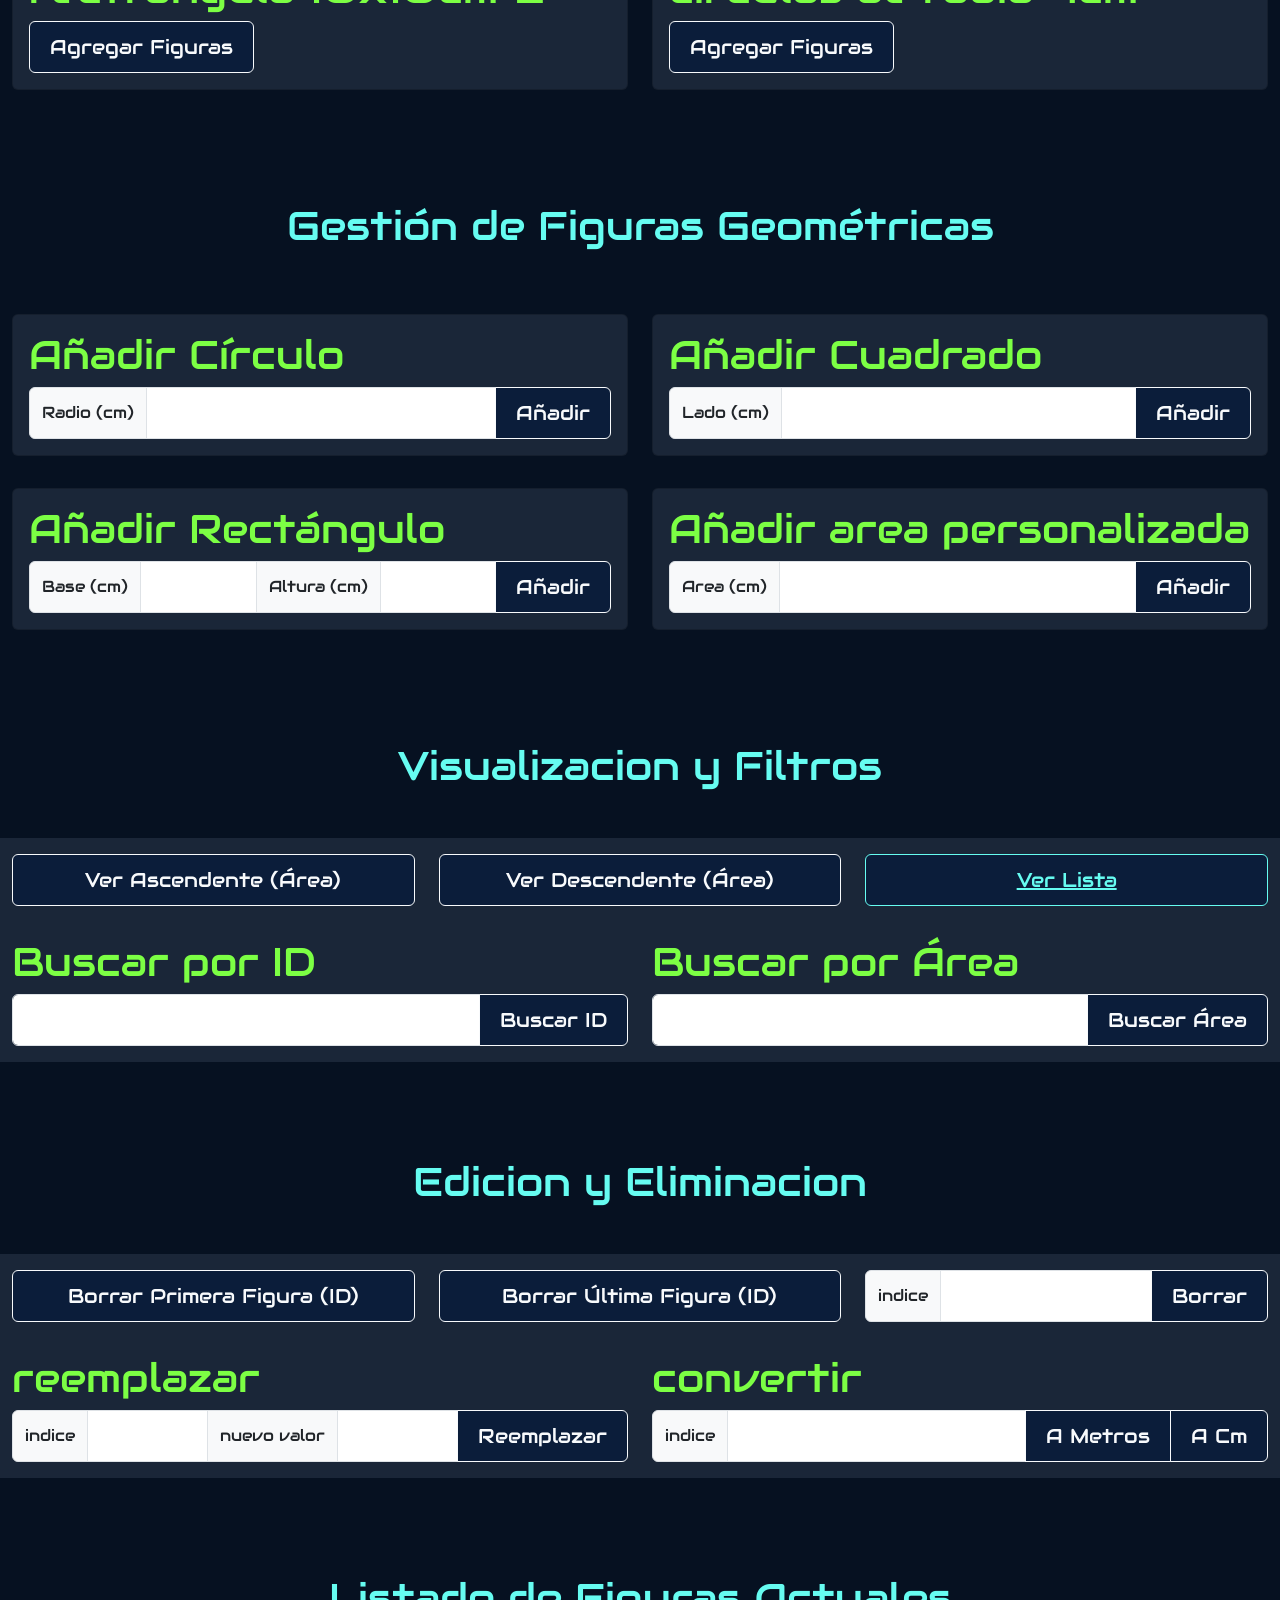
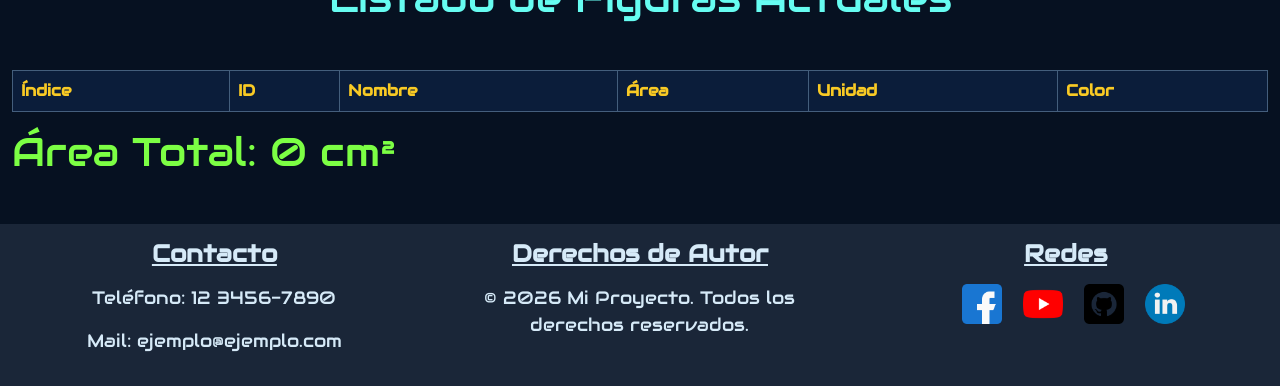
==== commit 92ac7a5a: "funcionalidad(main.js): funcionalidad de los botones y comentar codigo del simulador, falta hacer un" ====
--- a/index.html
+++ b/index.html
@@ -84,7 +84,7 @@
                 s- input-radio-circulo
                 s- btn-agregar-circulo
 
-               s - input-lado-cuadrado
+                s- input-lado-cuadrado
                 s- btn-agregar-cuadrado
 
                 s- input-altura-rectangulo
@@ -95,32 +95,34 @@
                 s- btn-area-personalizada
             -->
             <!-- lista de ids: editar y eliminar figuras
-                - cuerpo-tabla-figuras
-                - span-area-total
-
-                - btn-ordenar-asc
-                - btn-ordenar-desc
-                s- btn-mostrar-lista
-
-                - input-buscar-id
-                - btn-buscar-id
-
-                - input-buscar-area
-                - btn-buscar-area
-
-                - btn-borrar-primera
-                - btn-borrar-ultima
-
-                - input-indice-borrar
-                - btn-borrar-indice
-
-                - input-indice-reemplazar
-                - input-nuevo-valor-area
-                - btn-reemplazar
-
-                - input-indice-convertir
-                - btn-a-metros
-                - btn-a-cm
+                
+                s- btn-ordenar-asc
+                s- btn-ordenar-desc
+                s- btn-ver-lista
+
+                s- input-buscar-id
+                s- btn-buscar-id
+
+                s- input-buscar-area
+                s- btn-buscar-area
+
+                s- btn-borrar-primera
+                s- btn-borrar-ultima
+
+                s- input-indice-borrar
+                s- btn-borrar-indice
+
+                S- input-indice-reemplazar
+                S- input-nuevo-valor-area
+                S- btn-reemplazar
+
+                s- input-indice-convertir
+                s- btn-convertir-a-metros
+                s- btn-convertir-a-cm
+
+                s- cuerpo-tabla-figuras
+                s- span-area-total
+
             -->
             <section class="container-xxl">
                 <h2>Operaciones: añadir figuras de ejemplo</h2>
@@ -154,7 +156,7 @@
                                 <h3>Añadir Círculo</h3>
                                 <div class="input-group">
                                     <span class="input-group-text">Radio (cm)</span>
-                                    <input type="number" class="form-control" id="input-radio-circulo" />
+                                    <input min="0" type="number" class="form-control" id="input-radio-circulo" />
                                     <button class="btn boton-personal" type="button" id="btn-agregar-circulo">
                                         Añadir
                                     </button>
@@ -168,7 +170,7 @@
                                 <h3>Añadir Cuadrado</h3>
                                 <div class="input-group">
                                     <span class="input-group-text">Lado (cm)</span>
-                                    <input type="number" class="form-control" id="input-lado-cuadrado" />
+                                    <input min="0" type="number" class="form-control" id="input-lado-cuadrado" />
                                     <button class="btn boton-personal" type="button" id="btn-agregar-cuadrado">
                                         Añadir
                                     </button>
@@ -182,9 +184,9 @@
                                 <h3>Añadir Rectángulo</h3>
                                 <div class="input-group">
                                     <span class="input-group-text">Base (cm)</span>
-                                    <input type="number" class="form-control" id="input-base-rectangulo" />
+                                    <input min="0" type="number" class="form-control" id="input-base-rectangulo" />
                                     <span class="input-group-text">Altura (cm)</span>
-                                    <input type="number" class="form-control" id="input-altura-rectangulo" />
+                                    <input min="0" type="number" class="form-control" id="input-altura-rectangulo" />
                                     <button class="btn boton-personal" type="button" id="btn-agregar-rectangulo">
                                         Añadir
                                     </button>
@@ -198,7 +200,7 @@
                                 <h3>Añadir area personalizada</h3>
                                 <div class="input-group">
                                     <span class="input-group-text">Area (cm)</span>
-                                    <input type="number" class="form-control" id="input-area-personalizada" />
+                                    <input min="0" type="number" class="form-control" id="input-area-personalizada" />
                                     <button class="btn boton-personal" type="button" id="btn-area-personalizada">
                                         Añadir
                                     </button>
@@ -219,21 +221,21 @@
                         <button class="btn boton-personal w-100" id="btn-ordenar-desc">Ver Descendente (Área)</button>
                     </div>
                     <div class="col-xl-4 celda-grilla">
-                        <button class="btn boton-personal w-100" id="btn-mostrar-lista">Ver Lista</button>
+                        <button class="btn boton-personal w-100 activo" id="btn-ver-lista">Ver Lista</button>
                     </div>
                 </div>
                 <div class="row">
                     <div class="col-xl-6 celda-grilla">
                         <h3>Buscar por ID</h3>
                         <div class="input-group">
-                            <input type="number" class="form-control" id="input-buscar-id" />
+                            <input min="0" type="number" class="form-control" id="input-buscar-id" />
                             <button class="btn boton-personal" id="btn-buscar-id">Buscar ID</button>
                         </div>
                     </div>
                     <div class="col-xl-6 celda-grilla">
                         <h3>Buscar por Área</h3>
                         <div class="input-group">
-                            <input type="number" class="form-control" id="input-buscar-area" />
+                            <input min="0" type="number" class="form-control" id="input-buscar-area" />
                             <button class="btn boton-personal" id="btn-buscar-area">Buscar Área</button>
                         </div>
                     </div>
@@ -245,18 +247,18 @@
                 <div class="row">
                     <div class="col-xl-4 celda-grilla">
                         <button class="btn boton-personal-rojo w-100" id="btn-borrar-primera">
-                            Borrar Primera Figura
+                            Borrar Primera Figura (ID)
                         </button>
                     </div>
                     <div class="col-xl-4 celda-grilla">
                         <button class="btn boton-personal-rojo w-100" id="btn-borrar-ultima">
-                            Borrar Última Figura
+                            Borrar Última Figura (ID)
                         </button>
                     </div>
                     <div class="col-xl-4 celda-grilla">
                         <div class="input-group">
                             <span class="input-group-text">indice</span>
-                            <input type="number" class="form-control" id="input-indice-borrar" />
+                            <input min="0" type="number" class="form-control" id="input-indice-borrar" />
                             <button class="btn boton-personal-rojo" id="btn-borrar-indice">Borrar</button>
                         </div>
                     </div>
@@ -265,9 +267,9 @@
                         <h3>reemplazar</h3>
                         <div class="input-group">
                             <span class="input-group-text">indice</span>
-                            <input type="number" class="form-control" id="input-indice-reemplazar" />
+                            <input min="0" type="number" class="form-control" id="input-indice-reemplazar" />
                             <span class="input-group-text">nuevo valor</span>
-                            <input type="number" class="form-control" id="input-nuevo-valor-area" />
+                            <input min="0" type="number" class="form-control" id="input-nuevo-valor-area" />
                             <button class="btn boton-personal" id="btn-reemplazar">Reemplazar</button>
                         </div>
                     </div>
@@ -275,9 +277,9 @@
                         <h3>convertir</h3>
                         <div class="input-group">
                             <span class="input-group-text">indice</span>
-                            <input type="number" class="form-control" id="input-indice-convertir" />
-                            <button class="btn boton-personal w" id="btn-a-metros">A Metros</button>
-                            <button class="btn boton-personal" id="btn-a-cm">A Cm</button>
+                            <input min="0" type="number" class="form-control" id="input-indice-convertir" />
+                            <button class="btn boton-personal w" id="btn-convertir-a-metros">A Metros</button>
+                            <button class="btn boton-personal" id="btn-convertir-a-cm">A Cm</button>
                         </div>
                     </div>
                 </div>
--- a/styles/style.css
+++ b/styles/style.css
@@ -212,13 +212,13 @@
     font-size: 1.25rem;
     padding: 0.625rem 1.25rem;
     background-color: #0b1d3a;
+    border-color: #f8fafc;
+    color: #f8fafc;
+}
+.boton-personal:hover {
+    background-color: #0b1d3a;
     border-color: #f9ca24;
     color: #f9ca24;
-}
-.boton-personal:hover {
-    background-color: #0b1d3a;
-    border-color: #7cff44;
-    color: #7cff44;
     text-decoration: underline;
 }
 @media (max-width: 992px) {
@@ -227,14 +227,19 @@
         padding: 0.5rem;
     }
 }
-
+.boton-personal.activo {
+    background-color: #0b1d3a;
+    border-color: #66fcf1;
+    color: #66fcf1;
+    text-decoration: underline;
+}
 
 .boton-personal-rojo {
     font-size: 1.25rem;
     padding: 0.625rem 1.25rem;
     background-color: #0b1d3a;
-    border-color: #f9ca24;
-    color: #f9ca24;
+    border-color: #f8fafc;
+    color: #f8fafc;
 }
 .boton-personal-rojo:hover {
     background-color: #0b1d3a;
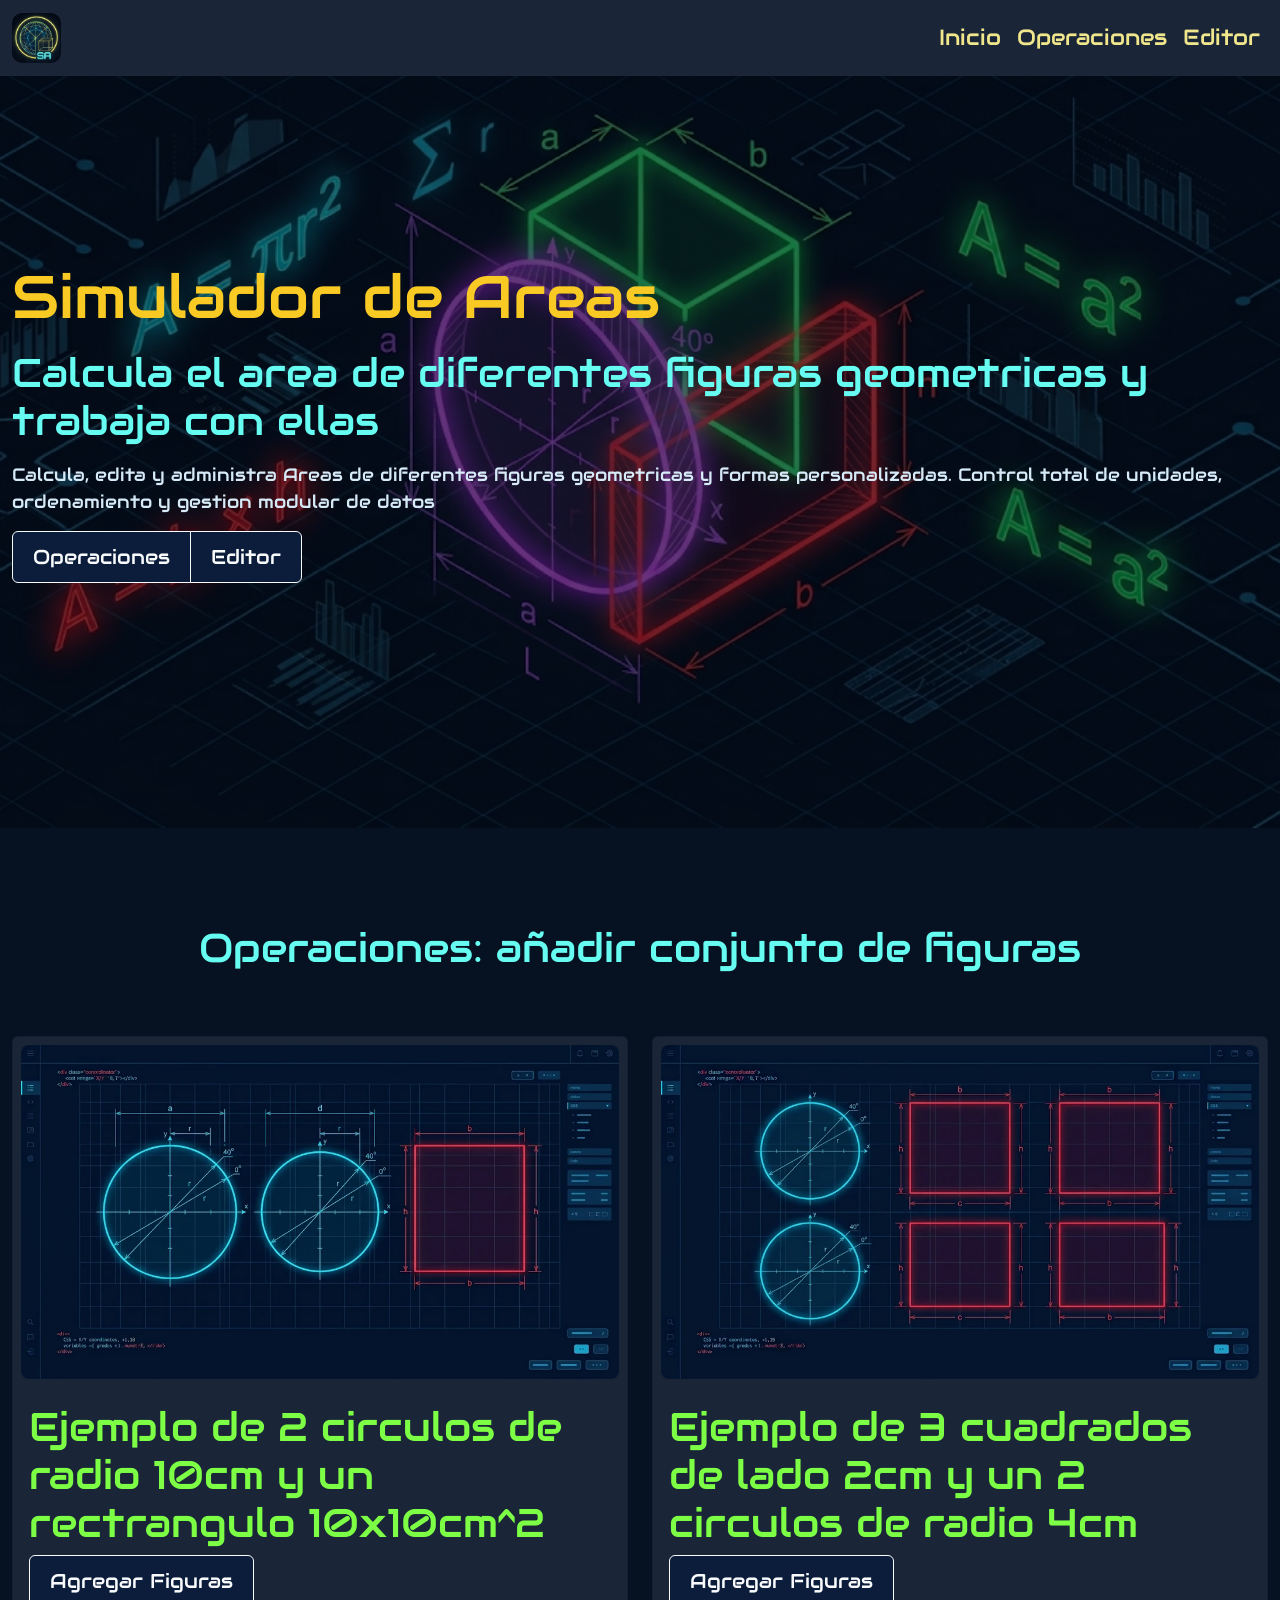
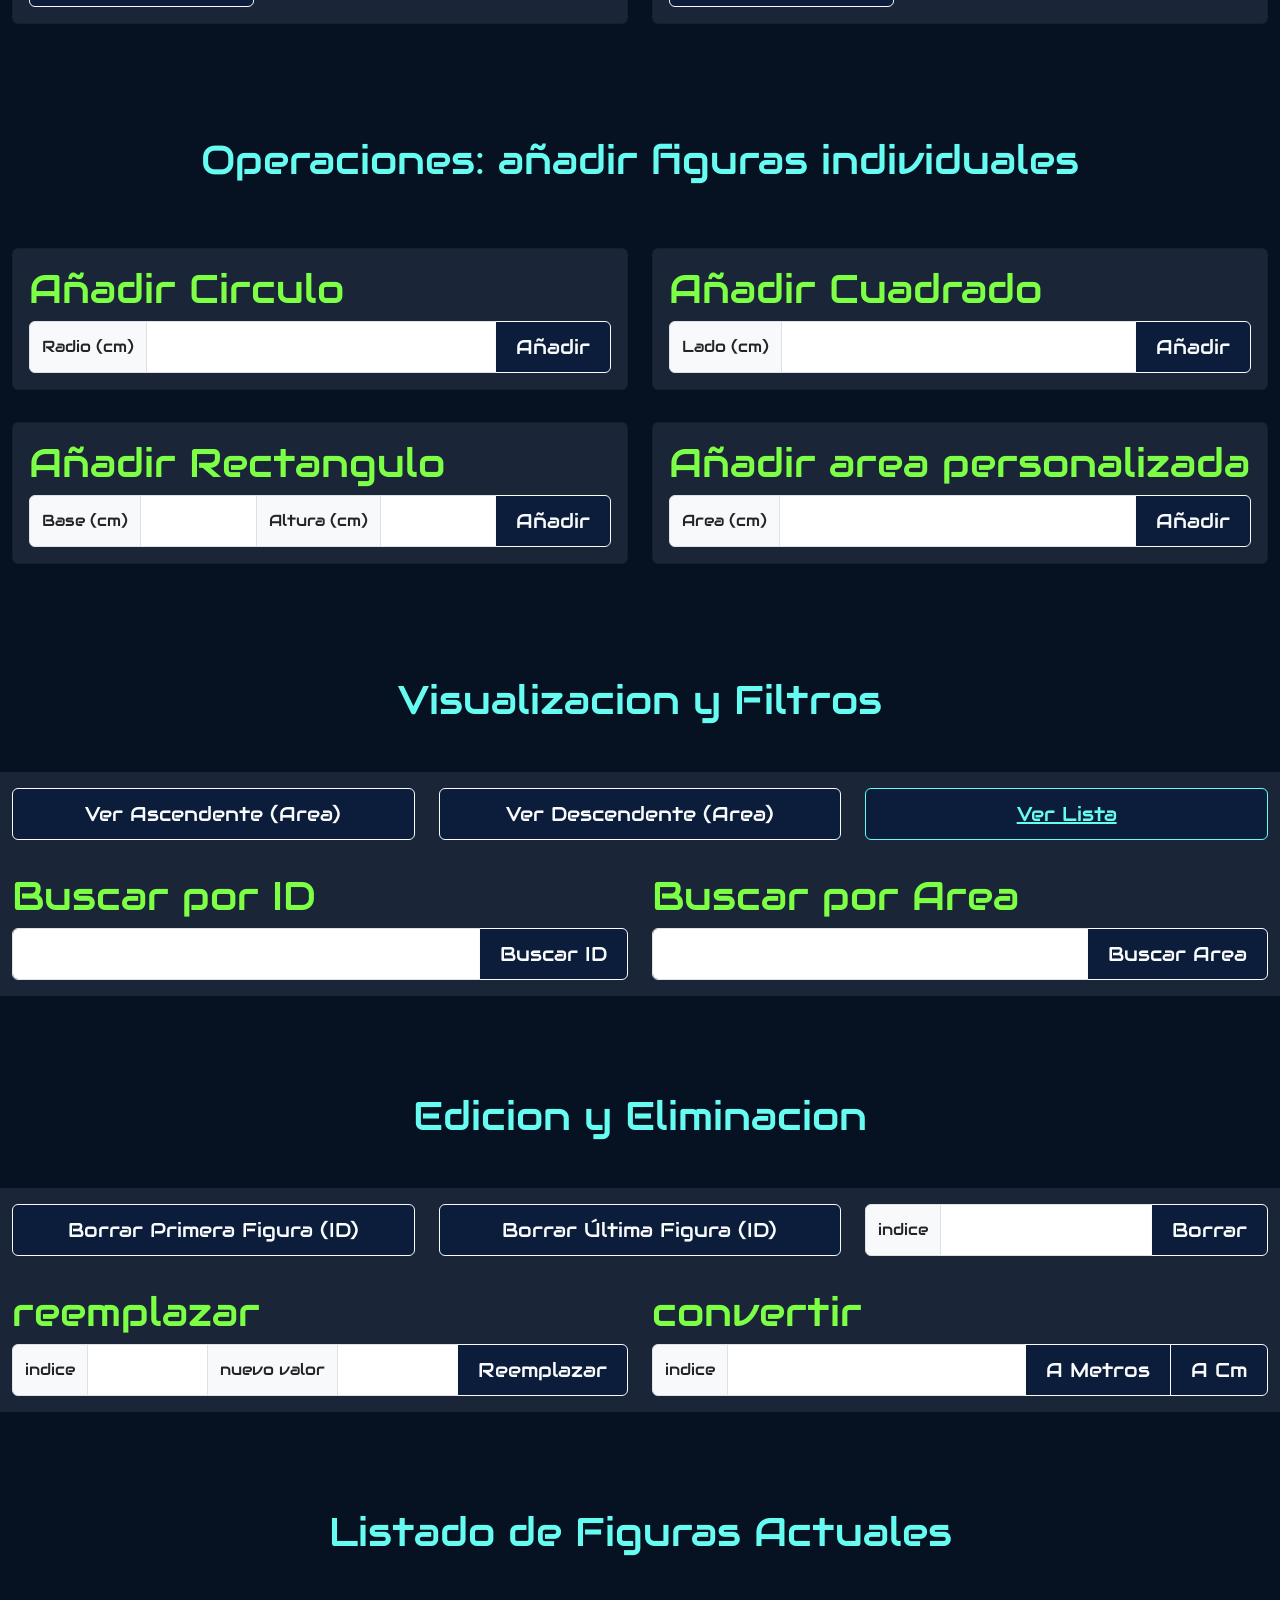
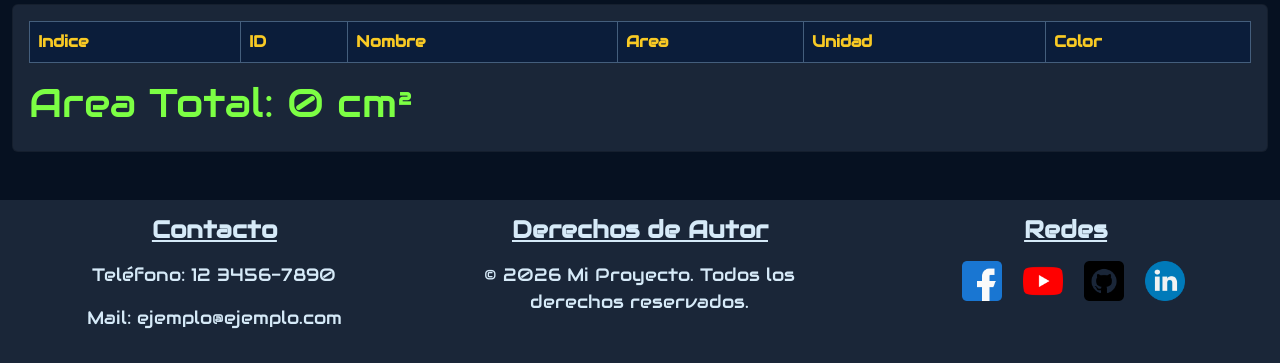
==== commit 289f008c: "funcionalidad(html, js, css): revision completa, eliminacion de alert y console.log y mejora en reor" ====
--- a/index.html
+++ b/index.html
@@ -1,5 +1,5 @@
 <!doctype html>
-<html lang="en">
+<html lang="es">
     <head>
         <meta charset="UTF-8" />
         <meta name="viewport" content="width=device-width, initial-scale=1.0" />
@@ -17,16 +17,17 @@
 
         <!-- JS -->
         <script src="./js/main.js" defer></script>
+        <title>Pre-Entrega 6 -Simulador de Areas</title>
     </head>
     <body>
         <!-- header: Encabezado -->
         <header>
-            <nav class="navbar navbar-expand-lg bg-oscuro">
+            <nav class="navbar navbar-expand-lg bg-oscuro fixed-top">
                 <div class="container-fluid">
                     <a class="navbar-brand" href="#">
-                        <!-- Logo de Simulador de Areas -->
+                        <!-- logo simulador de areas -->
                         <img
-                            src="https://via.placeholder.com/50x50"
+                            src="./assets/img/logo-pagina.png"
                             class="img-fluid logo-nav"
                             alt="Logo de Simulador de Areas"
                         />
@@ -45,13 +46,14 @@
                     <div class="collapse navbar-collapse" id="navbarNav">
                         <ul class="navbar-nav ms-auto">
                             <li class="nav-item">
-                                <a class="nav-link pagina-actual" aria-current="page" href="#">Inicio</a>
+                                <!-- pagina-actual -->
+                                <a class="nav-link" href="#">Inicio</a>
                             </li>
                             <li class="nav-item">
-                                <a class="nav-link" href="./pages/operaciones.html">Operaciones</a>
+                                <a class="nav-link" href="#operaciones">Operaciones</a>
                             </li>
                             <li class="nav-item">
-                                <a class="nav-link" href="./pages/editor.html">Editor</a>
+                                <a class="nav-link" href="#editor">Editor</a>
                             </li>
                         </ul>
                     </div>
@@ -67,65 +69,19 @@
                     <h1>Simulador de Areas</h1>
                     <h2>Calcula el area de diferentes figuras geometricas y trabaja con ellas</h2>
                     <p>
-                        Opciones para calcular circulos, cuadrados y rectangulos, con opcion tambien para trabajar con
-                        areas personalizadas
+                        Calcula, edita y administra Areas de diferentes figuras geometricas y formas personalizadas.
+                        Control total de unidades, ordenamiento y gestion modular de datos
                     </p>
                     <div class="btn-group">
-                        <a class="btn boton-personal" href="./pages/operaciones.html">Operaciones</a>
-                        <a class="btn boton-personal" href="./pages/editor.html">Editor</a>
+                        <a class="btn boton-personal" href="#operaciones">Operaciones</a>
+                        <a class="btn boton-personal" href="#editor">Editor</a>
                     </div>
                 </div>
             </picture>
 
-            <!-- lista de ids: añadir figuras 
-                s- btn-agregar-figura-1
-                s- btn-agregar-figura-2
-
-                s- input-radio-circulo
-                s- btn-agregar-circulo
-
-                s- input-lado-cuadrado
-                s- btn-agregar-cuadrado
-
-                s- input-altura-rectangulo
-                s- input-base-rectangulo
-                s- btn-agregar-rectangulo
-
-                s- input-area-personalizada
-                s- btn-area-personalizada
-            -->
-            <!-- lista de ids: editar y eliminar figuras
-                
-                s- btn-ordenar-asc
-                s- btn-ordenar-desc
-                s- btn-ver-lista
-
-                s- input-buscar-id
-                s- btn-buscar-id
-
-                s- input-buscar-area
-                s- btn-buscar-area
-
-                s- btn-borrar-primera
-                s- btn-borrar-ultima
-
-                s- input-indice-borrar
-                s- btn-borrar-indice
-
-                S- input-indice-reemplazar
-                S- input-nuevo-valor-area
-                S- btn-reemplazar
-
-                s- input-indice-convertir
-                s- btn-convertir-a-metros
-                s- btn-convertir-a-cm
-
-                s- cuerpo-tabla-figuras
-                s- span-area-total
-
-            -->
+            <!-- Seccion: añadir conjunto de figuras -->
+            <h2 id="operaciones">Operaciones: añadir conjunto de figuras</h2>
             <section class="container-xxl">
-                <h2>Operaciones: añadir figuras de ejemplo</h2>
                 <div class="row">
                     <div class="col-xl-6 celda-grilla">
                         <article class="card bg-oscuro">
@@ -146,14 +102,17 @@
                         </article>
                     </div>
                 </div>
-            </section>
+                <p id="alert-agregar-figuras-grupales"></p>
+            </section>
+
+            <!-- Seccion: añadir figuras individuales -->
+            <h2>Operaciones: añadir figuras individuales</h2>
             <section class="container-xxl">
-                <h2>Gestión de Figuras Geométricas</h2>
-                <div class="row">
-                    <div class="col-xl-6 celda-grilla">
-                        <article class="card bg-oscuro">
-                            <div class="card-body">
-                                <h3>Añadir Círculo</h3>
+                <div class="row">
+                    <div class="col-xl-6 celda-grilla">
+                        <article class="card bg-oscuro">
+                            <div class="card-body">
+                                <h3>Añadir Circulo</h3>
                                 <div class="input-group">
                                     <span class="input-group-text">Radio (cm)</span>
                                     <input min="0" type="number" class="form-control" id="input-radio-circulo" />
@@ -181,7 +140,7 @@
                     <div class="col-xl-6 celda-grilla">
                         <article class="card bg-oscuro">
                             <div class="card-body">
-                                <h3>Añadir Rectángulo</h3>
+                                <h3>Añadir Rectangulo</h3>
                                 <div class="input-group">
                                     <span class="input-group-text">Base (cm)</span>
                                     <input min="0" type="number" class="form-control" id="input-base-rectangulo" />
@@ -209,16 +168,18 @@
                         </article>
                     </div>
                 </div>
-            </section>
-
+                <p id="alert-añadir-figuras-individuales"></p>
+            </section>
+
+            <!-- Seccion: visualizacion y filtros -->
             <h2>Visualizacion y Filtros</h2>
             <section class="container-xxl bg-oscuro">
                 <div class="row">
                     <div class="col-xl-4 celda-grilla">
-                        <button class="btn boton-personal w-100" id="btn-ordenar-asc">Ver Ascendente (Área)</button>
-                    </div>
-                    <div class="col-xl-4 celda-grilla">
-                        <button class="btn boton-personal w-100" id="btn-ordenar-desc">Ver Descendente (Área)</button>
+                        <button class="btn boton-personal w-100" id="btn-ordenar-asc">Ver Ascendente (Area)</button>
+                    </div>
+                    <div class="col-xl-4 celda-grilla">
+                        <button class="btn boton-personal w-100" id="btn-ordenar-desc">Ver Descendente (Area)</button>
                     </div>
                     <div class="col-xl-4 celda-grilla">
                         <button class="btn boton-personal w-100 activo" id="btn-ver-lista">Ver Lista</button>
@@ -233,16 +194,18 @@
                         </div>
                     </div>
                     <div class="col-xl-6 celda-grilla">
-                        <h3>Buscar por Área</h3>
+                        <h3>Buscar por Area</h3>
                         <div class="input-group">
                             <input min="0" type="number" class="form-control" id="input-buscar-area" />
-                            <button class="btn boton-personal" id="btn-buscar-area">Buscar Área</button>
-                        </div>
-                    </div>
-                </div>
-            </section>
-
-            <h2>Edicion y Eliminacion</h2>
+                            <button class="btn boton-personal" id="btn-buscar-area">Buscar Area</button>
+                        </div>
+                    </div>
+                </div>
+                <p id="alert-visualizacion-y-filtros"></p>
+            </section>
+
+            <!-- Seccion: edicion y eliminacion -->
+            <h2 id="editor">Edicion y Eliminacion</h2>
             <section class="container-xxl bg-oscuro">
                 <div class="row">
                     <div class="col-xl-4 celda-grilla">
@@ -262,7 +225,6 @@
                             <button class="btn boton-personal-rojo" id="btn-borrar-indice">Borrar</button>
                         </div>
                     </div>
-
                     <div class="col-xl-6 celda-grilla">
                         <h3>reemplazar</h3>
                         <div class="input-group">
@@ -283,32 +245,38 @@
                         </div>
                     </div>
                 </div>
-            </section>
-
+                <p id="alert-edicion-y-eliminacion"></p>
+            </section>
+
+            <!-- seccion: tabla de las figuras -->
             <h2>Listado de Figuras Actuales</h2>
             <section class="container-xxl">
-                <div class="table-responsive">
-                    <table class="table table-bordered table-striped table-hover estilo-tabla">
-                        <thead>
-                            <tr>
-                                <th>Índice</th>
-                                <th>ID</th>
-                                <th>Nombre</th>
-                                <th>Área</th>
-                                <th>Unidad</th>
-                                <th>Color</th>
-                            </tr>
-                        </thead>
-                        <tbody id="cuerpo-tabla-figuras"></tbody>
-                    </table>
-                </div>
-                <div>
-                    <h3>
-                        Área Total:
-                        <span id="span-area-total">0</span>
-                        cm²
-                    </h3>
-                </div>
+                <article class="card bg-oscuro">
+                    <div class="card-body">
+                        <div class="table-responsive">
+                            <table class="table table-bordered table-striped table-hover estilo-tabla">
+                                <thead>
+                                    <tr>
+                                        <th>Indice</th>
+                                        <th>ID</th>
+                                        <th>Nombre</th>
+                                        <th>Area</th>
+                                        <th>Unidad</th>
+                                        <th>Color</th>
+                                    </tr>
+                                </thead>
+                                <tbody id="cuerpo-tabla-figuras"></tbody>
+                            </table>
+                        </div>
+                        <div>
+                            <h3>
+                                Area Total:
+                                <span id="span-area-total">0</span>
+                                cm²
+                            </h3>
+                        </div>
+                    </div>
+                </article>
             </section>
         </main>
 
@@ -331,34 +299,25 @@
                     <ul class="lista-iconos-simples">
                         <li>
                             <a href="https://www.facebook.com/">
-                                <img
-                                    src="./assets/img/logo-facebook.png"
-                                    alt="Enlace a la página de Facebook de Zona de Conquista"
-                                />
+                                <img src="./assets/img/logo-facebook.png" alt="Enlace a la Pagina de Facebook" />
                             </a>
                         </li>
                         <li>
                             <a href="https://www.youtube.com/">
-                                <img
-                                    src="./assets/img/logo-youtube.png"
-                                    alt="Enlace al canal de YouTube de Zona de Conquista"
-                                />
+                                <img src="./assets/img/logo-youtube.png" alt="Enlace al canal de YouTube" />
                             </a>
                         </li>
                         <li>
                             <a href="https://www.github.com/">
                                 <img
                                     src="./assets/img/logo-github.png"
-                                    alt="Enlace al repositorio o perfil de GitHub del proyecto Zona de Conquista"
+                                    alt="Enlace al repositorio o perfil de GitHub"
                                 />
                             </a>
                         </li>
                         <li>
                             <a href="https://www.linkedin.com/">
-                                <img
-                                    src="./assets/img/logo-linkedin.png"
-                                    alt="Enlace al perfil de LinkedIn del proyecto o desarrollador"
-                                />
+                                <img src="./assets/img/logo-linkedin.png" alt="Enlace al perfil de Linkedin" />
                             </a>
                         </li>
                     </ul>
--- a/styles/style.css
+++ b/styles/style.css
@@ -76,9 +76,6 @@
     color: #d6eaf8;
 }
 
-/* a {
-    color: $color-verde-enlace;
-} */
 li {
     color: #d6eaf8;
 }
@@ -88,7 +85,6 @@
 }
 
 th {
-    /* background-color: $color-verde-enlace; */
     color: #0b1d3a;
 }
 
@@ -180,6 +176,11 @@
     color: #66fcf1;
     font-size: 1.6rem;
     border: 2px solid #66fcf1;
+}
+
+#operaciones,
+#editor {
+    scroll-margin-top: 90px;
 }
 
 .imagen-portada {
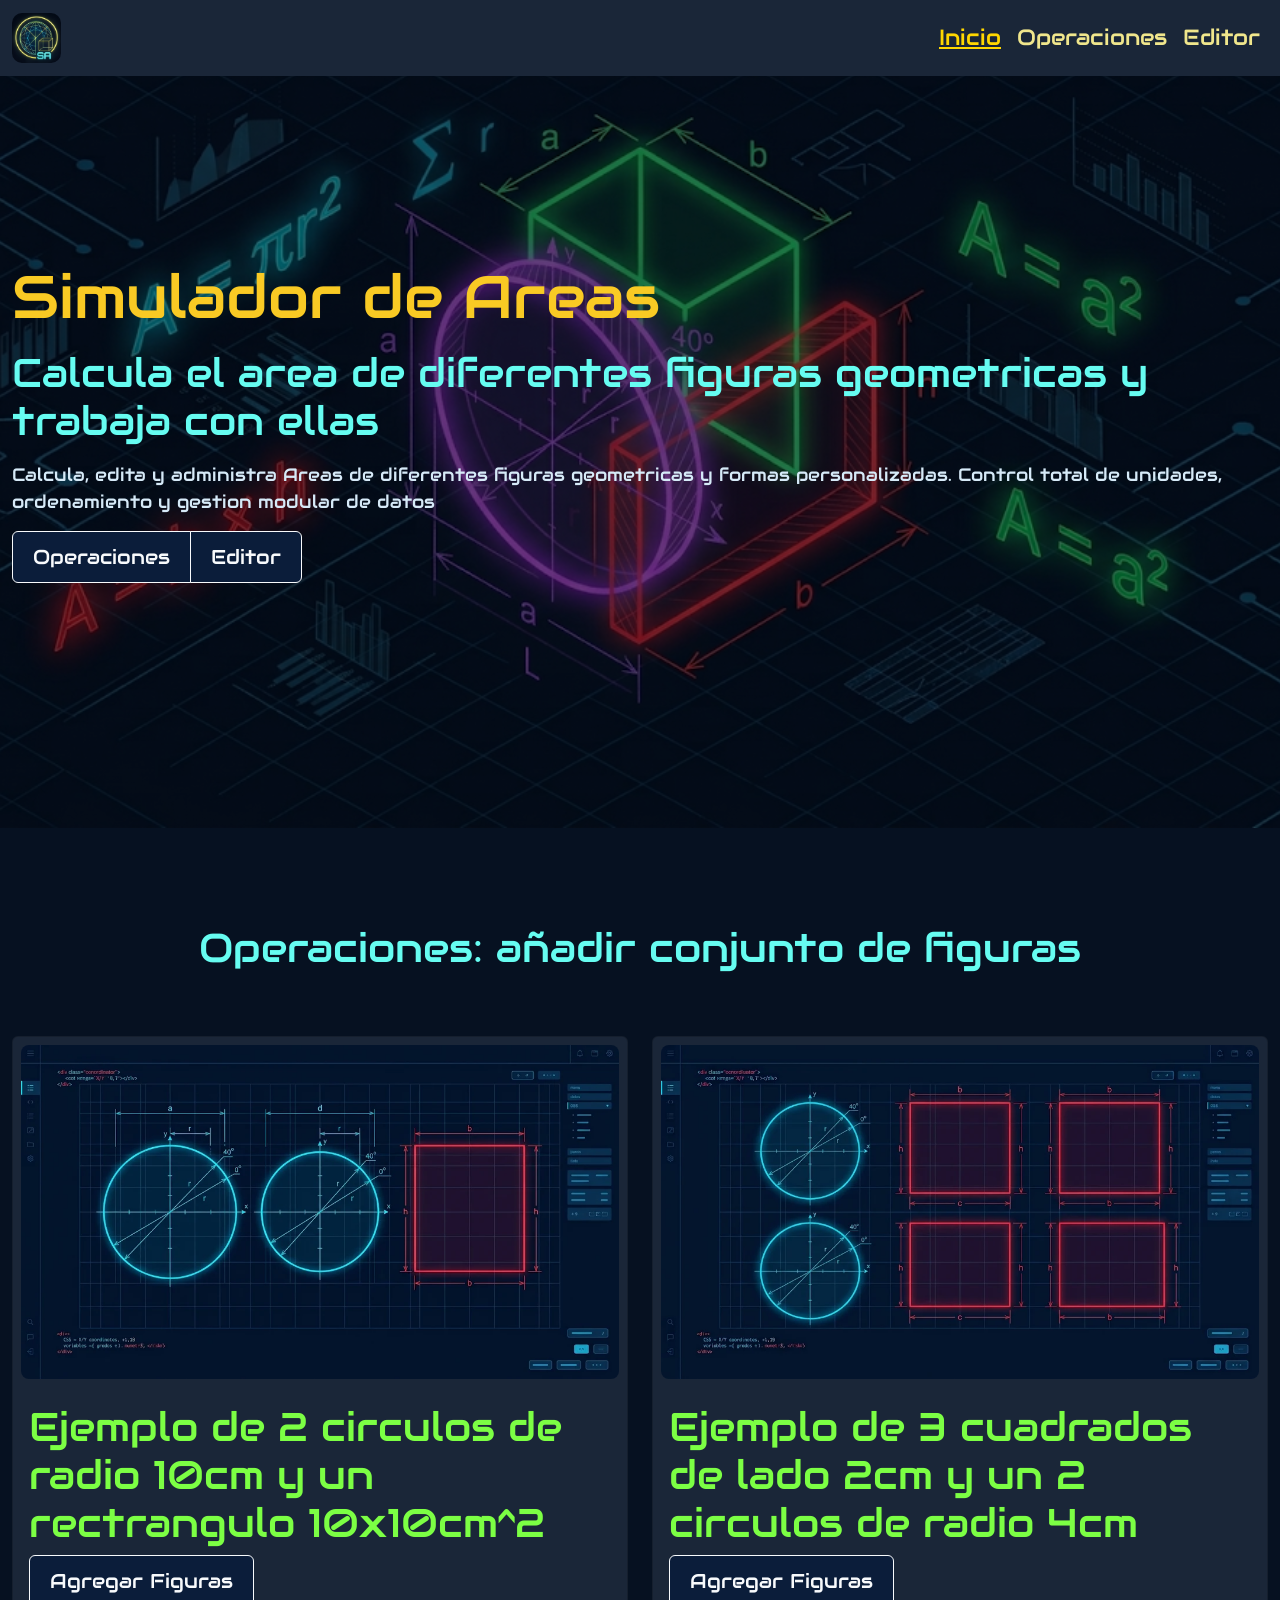
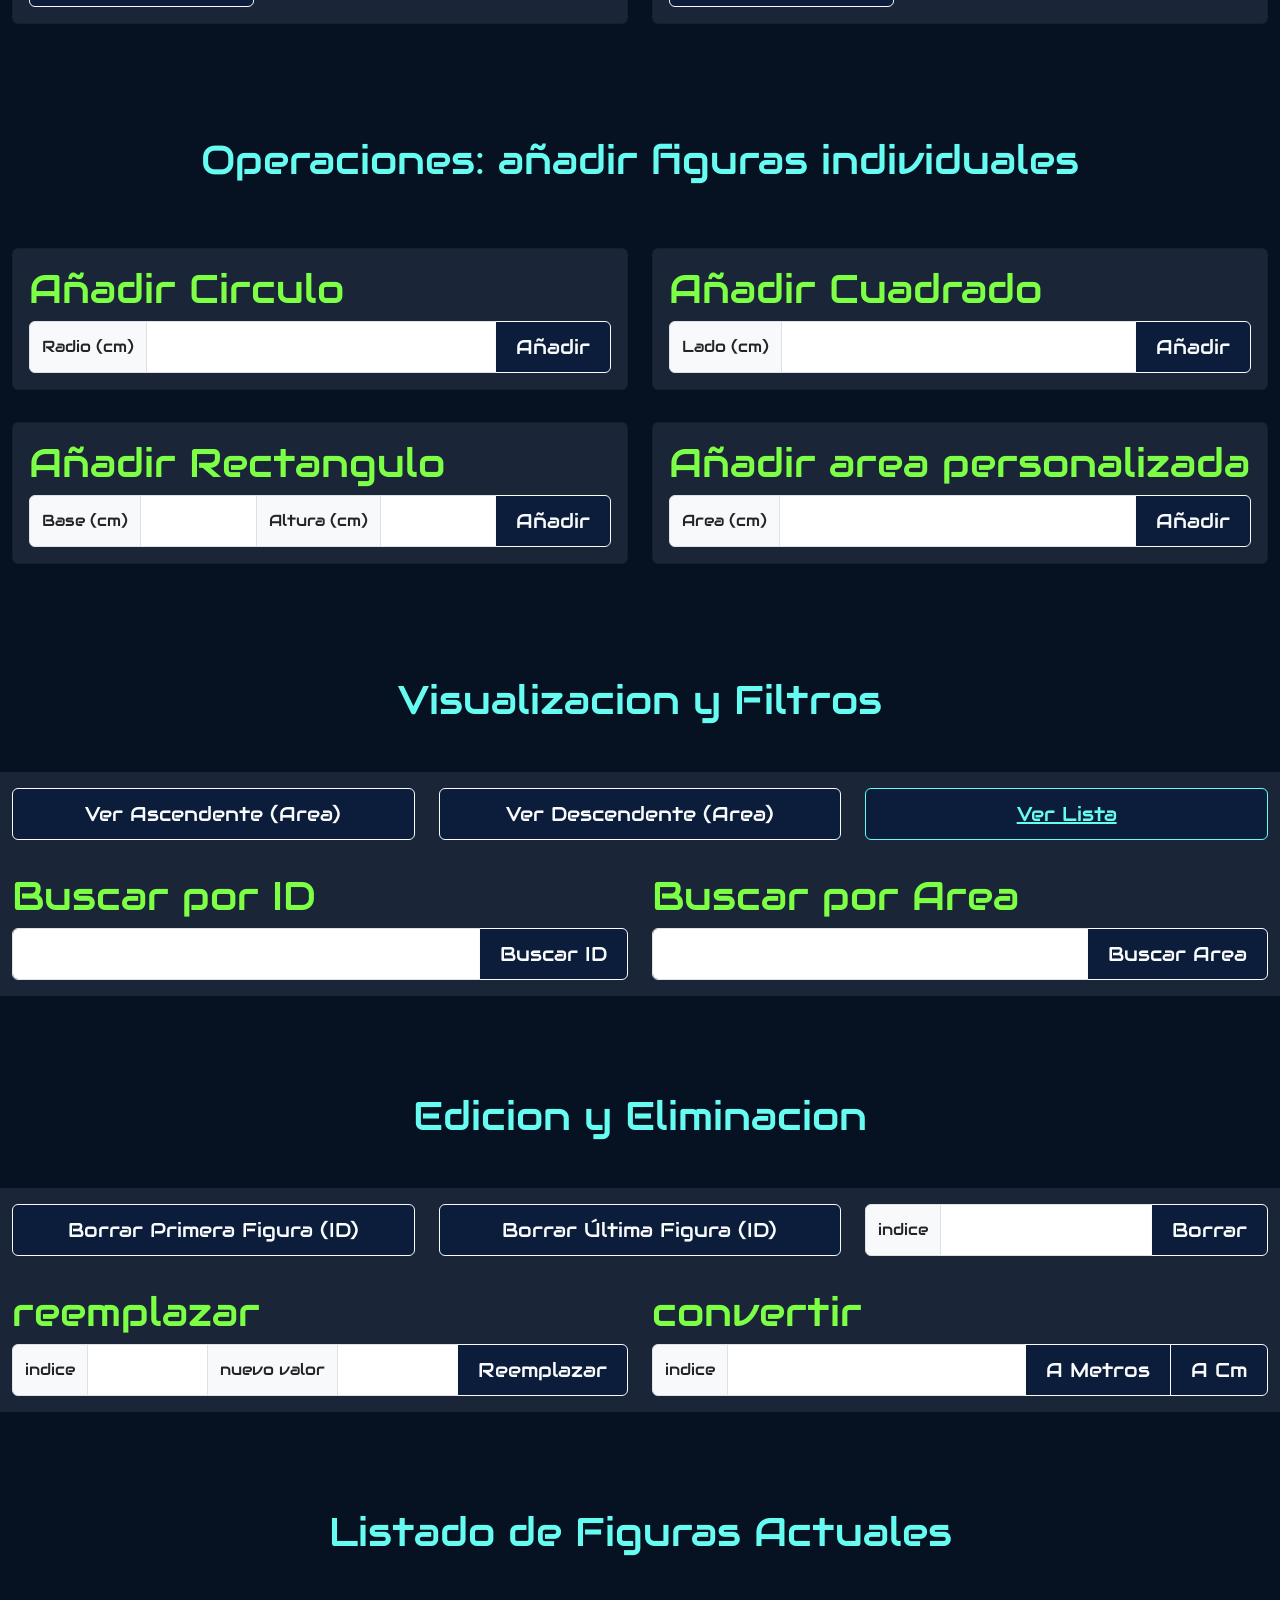
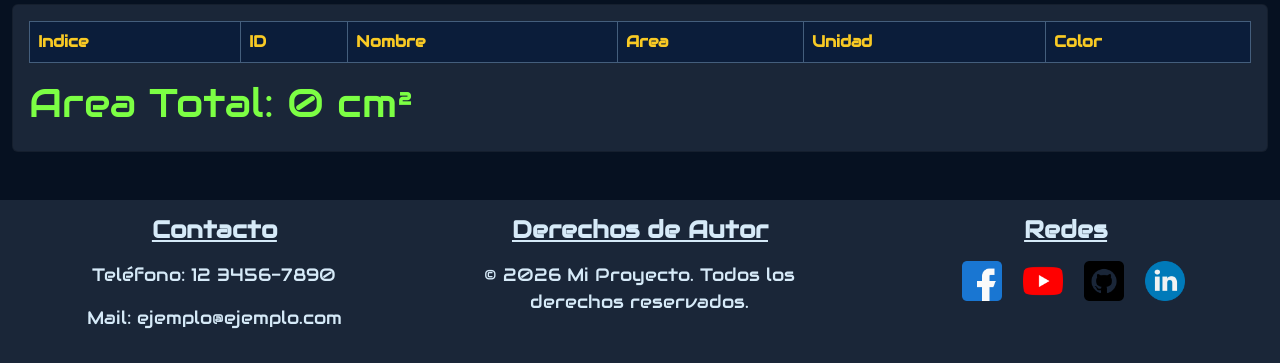
==== commit 079859f3: "funcionalidad(todo): separación de 1 pagina HTML a 3 con sus respectivos JS, falta revision" ====
--- a/index.html
+++ b/index.html
@@ -16,7 +16,7 @@
         <link rel="stylesheet" href="./styles/style.css" />
 
         <!-- JS -->
-        <script src="./js/main.js" defer></script>
+        <script src="../js/operaciones.js" defer></script>
         <title>Pre-Entrega 6 -Simulador de Areas</title>
     </head>
     <body>
@@ -46,14 +46,13 @@
                     <div class="collapse navbar-collapse" id="navbarNav">
                         <ul class="navbar-nav ms-auto">
                             <li class="nav-item">
-                                <!-- pagina-actual -->
-                                <a class="nav-link" href="#">Inicio</a>
+                                <a class="nav-link pagina-actual" href="#">Inicio</a>
                             </li>
                             <li class="nav-item">
-                                <a class="nav-link" href="#operaciones">Operaciones</a>
+                                <a class="nav-link" href="./pages/operaciones.html">Operaciones</a>
                             </li>
                             <li class="nav-item">
-                                <a class="nav-link" href="#editor">Editor</a>
+                                <a class="nav-link" href="./pages/editor.html">Editor</a>
                             </li>
                         </ul>
                     </div>
@@ -73,14 +72,14 @@
                         Control total de unidades, ordenamiento y gestion modular de datos
                     </p>
                     <div class="btn-group">
-                        <a class="btn boton-personal" href="#operaciones">Operaciones</a>
-                        <a class="btn boton-personal" href="#editor">Editor</a>
+                        <a class="btn boton-personal" href="./pages/operaciones.html">Operaciones</a>
+                        <a class="btn boton-personal" href="./pages/editor.html">Editor</a>
                     </div>
                 </div>
             </picture>
 
             <!-- Seccion: añadir conjunto de figuras -->
-            <h2 id="operaciones">Operaciones: añadir conjunto de figuras</h2>
+            <h2>Operaciones: añadir conjunto de figuras</h2>
             <section class="container-xxl">
                 <div class="row">
                     <div class="col-xl-6 celda-grilla">
@@ -205,7 +204,7 @@
             </section>
 
             <!-- Seccion: edicion y eliminacion -->
-            <h2 id="editor">Edicion y Eliminacion</h2>
+            <h2>Edicion y Eliminacion</h2>
             <section class="container-xxl bg-oscuro">
                 <div class="row">
                     <div class="col-xl-4 celda-grilla">
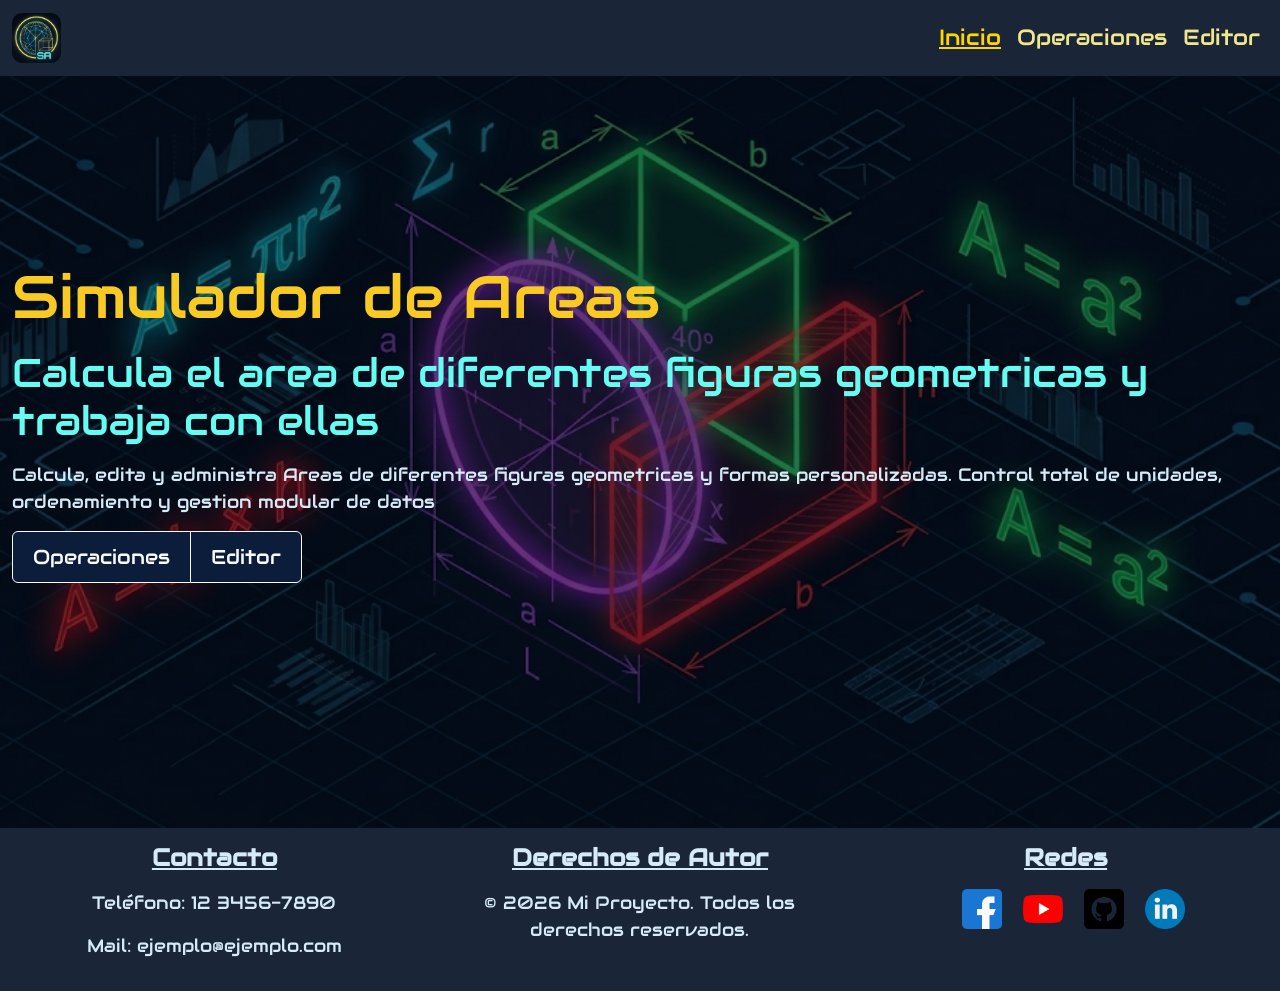
==== commit 6ca8119d: "funcionamiento(js): funcionamiento en general de los botones, se conserva la informacion y nos e pie" ====
--- a/index.html
+++ b/index.html
@@ -15,9 +15,7 @@
         <!-- CSS -->
         <link rel="stylesheet" href="./styles/style.css" />
 
-        <!-- JS -->
-        <script src="../js/operaciones.js" defer></script>
-        <title>Pre-Entrega 6 -Simulador de Areas</title>
+        <title>Pre-Entrega 8 - Simulador de Areas</title>
     </head>
     <body>
         <!-- header: Encabezado -->
@@ -77,206 +75,6 @@
                     </div>
                 </div>
             </picture>
-
-            <!-- Seccion: añadir conjunto de figuras -->
-            <h2>Operaciones: añadir conjunto de figuras</h2>
-            <section class="container-xxl">
-                <div class="row">
-                    <div class="col-xl-6 celda-grilla">
-                        <article class="card bg-oscuro">
-                            <img src="./assets/img/ejemplo-2-circulos-1-rectangulo.png" class="estilo-modos-img" />
-                            <div class="card-body">
-                                <h3>Ejemplo de 2 circulos de radio 10cm y un rectrangulo 10x10cm^2</h3>
-                                <button class="btn boton-personal" id="btn-agregar-figura-1">Agregar Figuras</button>
-                            </div>
-                        </article>
-                    </div>
-                    <div class="col-xl-6 celda-grilla">
-                        <article class="card bg-oscuro">
-                            <img src="./assets/img/ejemplo-4-cuadrados-2-circulos.png" class="estilo-modos-img" />
-                            <div class="card-body">
-                                <h3>Ejemplo de 3 cuadrados de lado 2cm y un 2 circulos de radio 4cm</h3>
-                                <button class="btn boton-personal" id="btn-agregar-figura-2">Agregar Figuras</button>
-                            </div>
-                        </article>
-                    </div>
-                </div>
-                <p id="alert-agregar-figuras-grupales"></p>
-            </section>
-
-            <!-- Seccion: añadir figuras individuales -->
-            <h2>Operaciones: añadir figuras individuales</h2>
-            <section class="container-xxl">
-                <div class="row">
-                    <div class="col-xl-6 celda-grilla">
-                        <article class="card bg-oscuro">
-                            <div class="card-body">
-                                <h3>Añadir Circulo</h3>
-                                <div class="input-group">
-                                    <span class="input-group-text">Radio (cm)</span>
-                                    <input min="0" type="number" class="form-control" id="input-radio-circulo" />
-                                    <button class="btn boton-personal" type="button" id="btn-agregar-circulo">
-                                        Añadir
-                                    </button>
-                                </div>
-                            </div>
-                        </article>
-                    </div>
-                    <div class="col-xl-6 celda-grilla">
-                        <article class="card bg-oscuro">
-                            <div class="card-body">
-                                <h3>Añadir Cuadrado</h3>
-                                <div class="input-group">
-                                    <span class="input-group-text">Lado (cm)</span>
-                                    <input min="0" type="number" class="form-control" id="input-lado-cuadrado" />
-                                    <button class="btn boton-personal" type="button" id="btn-agregar-cuadrado">
-                                        Añadir
-                                    </button>
-                                </div>
-                            </div>
-                        </article>
-                    </div>
-                    <div class="col-xl-6 celda-grilla">
-                        <article class="card bg-oscuro">
-                            <div class="card-body">
-                                <h3>Añadir Rectangulo</h3>
-                                <div class="input-group">
-                                    <span class="input-group-text">Base (cm)</span>
-                                    <input min="0" type="number" class="form-control" id="input-base-rectangulo" />
-                                    <span class="input-group-text">Altura (cm)</span>
-                                    <input min="0" type="number" class="form-control" id="input-altura-rectangulo" />
-                                    <button class="btn boton-personal" type="button" id="btn-agregar-rectangulo">
-                                        Añadir
-                                    </button>
-                                </div>
-                            </div>
-                        </article>
-                    </div>
-                    <div class="col-xl-6 celda-grilla">
-                        <article class="card bg-oscuro">
-                            <div class="card-body">
-                                <h3>Añadir area personalizada</h3>
-                                <div class="input-group">
-                                    <span class="input-group-text">Area (cm)</span>
-                                    <input min="0" type="number" class="form-control" id="input-area-personalizada" />
-                                    <button class="btn boton-personal" type="button" id="btn-area-personalizada">
-                                        Añadir
-                                    </button>
-                                </div>
-                            </div>
-                        </article>
-                    </div>
-                </div>
-                <p id="alert-añadir-figuras-individuales"></p>
-            </section>
-
-            <!-- Seccion: visualizacion y filtros -->
-            <h2>Visualizacion y Filtros</h2>
-            <section class="container-xxl bg-oscuro">
-                <div class="row">
-                    <div class="col-xl-4 celda-grilla">
-                        <button class="btn boton-personal w-100" id="btn-ordenar-asc">Ver Ascendente (Area)</button>
-                    </div>
-                    <div class="col-xl-4 celda-grilla">
-                        <button class="btn boton-personal w-100" id="btn-ordenar-desc">Ver Descendente (Area)</button>
-                    </div>
-                    <div class="col-xl-4 celda-grilla">
-                        <button class="btn boton-personal w-100 activo" id="btn-ver-lista">Ver Lista</button>
-                    </div>
-                </div>
-                <div class="row">
-                    <div class="col-xl-6 celda-grilla">
-                        <h3>Buscar por ID</h3>
-                        <div class="input-group">
-                            <input min="0" type="number" class="form-control" id="input-buscar-id" />
-                            <button class="btn boton-personal" id="btn-buscar-id">Buscar ID</button>
-                        </div>
-                    </div>
-                    <div class="col-xl-6 celda-grilla">
-                        <h3>Buscar por Area</h3>
-                        <div class="input-group">
-                            <input min="0" type="number" class="form-control" id="input-buscar-area" />
-                            <button class="btn boton-personal" id="btn-buscar-area">Buscar Area</button>
-                        </div>
-                    </div>
-                </div>
-                <p id="alert-visualizacion-y-filtros"></p>
-            </section>
-
-            <!-- Seccion: edicion y eliminacion -->
-            <h2>Edicion y Eliminacion</h2>
-            <section class="container-xxl bg-oscuro">
-                <div class="row">
-                    <div class="col-xl-4 celda-grilla">
-                        <button class="btn boton-personal-rojo w-100" id="btn-borrar-primera">
-                            Borrar Primera Figura (ID)
-                        </button>
-                    </div>
-                    <div class="col-xl-4 celda-grilla">
-                        <button class="btn boton-personal-rojo w-100" id="btn-borrar-ultima">
-                            Borrar Última Figura (ID)
-                        </button>
-                    </div>
-                    <div class="col-xl-4 celda-grilla">
-                        <div class="input-group">
-                            <span class="input-group-text">indice</span>
-                            <input min="0" type="number" class="form-control" id="input-indice-borrar" />
-                            <button class="btn boton-personal-rojo" id="btn-borrar-indice">Borrar</button>
-                        </div>
-                    </div>
-                    <div class="col-xl-6 celda-grilla">
-                        <h3>reemplazar</h3>
-                        <div class="input-group">
-                            <span class="input-group-text">indice</span>
-                            <input min="0" type="number" class="form-control" id="input-indice-reemplazar" />
-                            <span class="input-group-text">nuevo valor</span>
-                            <input min="0" type="number" class="form-control" id="input-nuevo-valor-area" />
-                            <button class="btn boton-personal" id="btn-reemplazar">Reemplazar</button>
-                        </div>
-                    </div>
-                    <div class="col-xl-6 celda-grilla">
-                        <h3>convertir</h3>
-                        <div class="input-group">
-                            <span class="input-group-text">indice</span>
-                            <input min="0" type="number" class="form-control" id="input-indice-convertir" />
-                            <button class="btn boton-personal w" id="btn-convertir-a-metros">A Metros</button>
-                            <button class="btn boton-personal" id="btn-convertir-a-cm">A Cm</button>
-                        </div>
-                    </div>
-                </div>
-                <p id="alert-edicion-y-eliminacion"></p>
-            </section>
-
-            <!-- seccion: tabla de las figuras -->
-            <h2>Listado de Figuras Actuales</h2>
-            <section class="container-xxl">
-                <article class="card bg-oscuro">
-                    <div class="card-body">
-                        <div class="table-responsive">
-                            <table class="table table-bordered table-striped table-hover estilo-tabla">
-                                <thead>
-                                    <tr>
-                                        <th>Indice</th>
-                                        <th>ID</th>
-                                        <th>Nombre</th>
-                                        <th>Area</th>
-                                        <th>Unidad</th>
-                                        <th>Color</th>
-                                    </tr>
-                                </thead>
-                                <tbody id="cuerpo-tabla-figuras"></tbody>
-                            </table>
-                        </div>
-                        <div>
-                            <h3>
-                                Area Total:
-                                <span id="span-area-total">0</span>
-                                cm²
-                            </h3>
-                        </div>
-                    </div>
-                </article>
-            </section>
         </main>
 
         <!-- footer: Pie de pagina -->
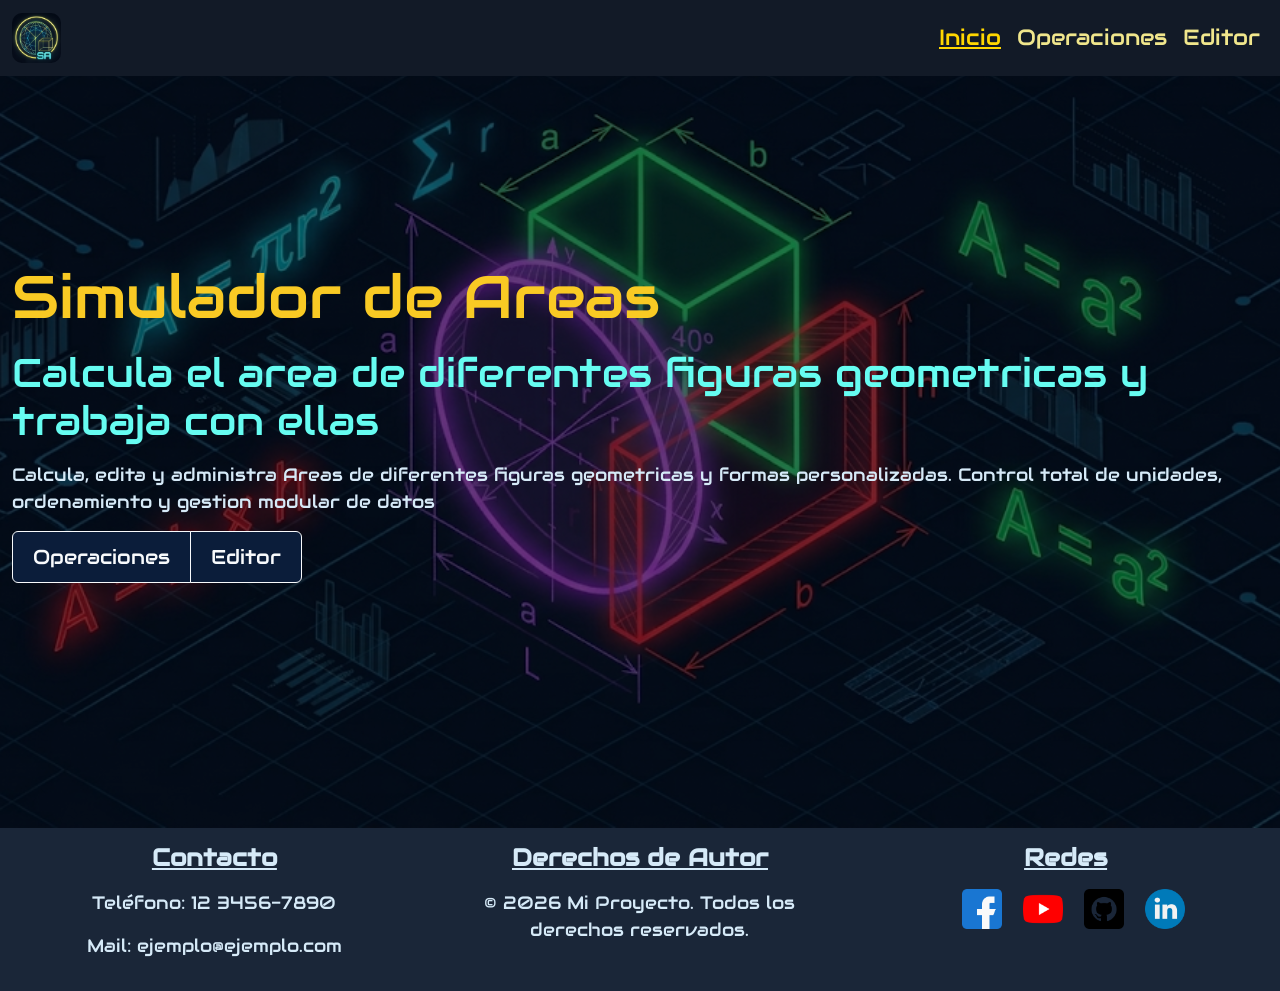
==== commit 7841d8a3: "fucionalidad(todo): mejoras en la nav (mas oscura), en operaciones se añadio card de lista pre-carga" ====
--- a/index.html
+++ b/index.html
@@ -20,7 +20,7 @@
     <body>
         <!-- header: Encabezado -->
         <header>
-            <nav class="navbar navbar-expand-lg bg-oscuro fixed-top">
+            <nav class="navbar navbar-expand-lg bg-oscuro-nav fixed-top">
                 <div class="container-fluid">
                     <a class="navbar-brand" href="#">
                         <!-- logo simulador de areas -->
--- a/styles/style.css
+++ b/styles/style.css
@@ -283,9 +283,25 @@
         border-radius: 0.25rem;
     }
 }
+.boton-eliminar-tabla {
+    background: none;
+    border: none;
+    padding: 0;
+    color: #ffffff;
+    cursor: pointer;
+    text-decoration: none;
+    transition: color 0.2s ease-in-out;
+}
+.boton-eliminar-tabla:hover {
+    color: #ff4d4d;
+    text-decoration: underline;
+}
 
 .bg-oscuro {
     background-color: #1a2638;
+}
+.bg-oscuro-nav {
+    background-color: #121a27;
 }
 
 .celda-grilla {
